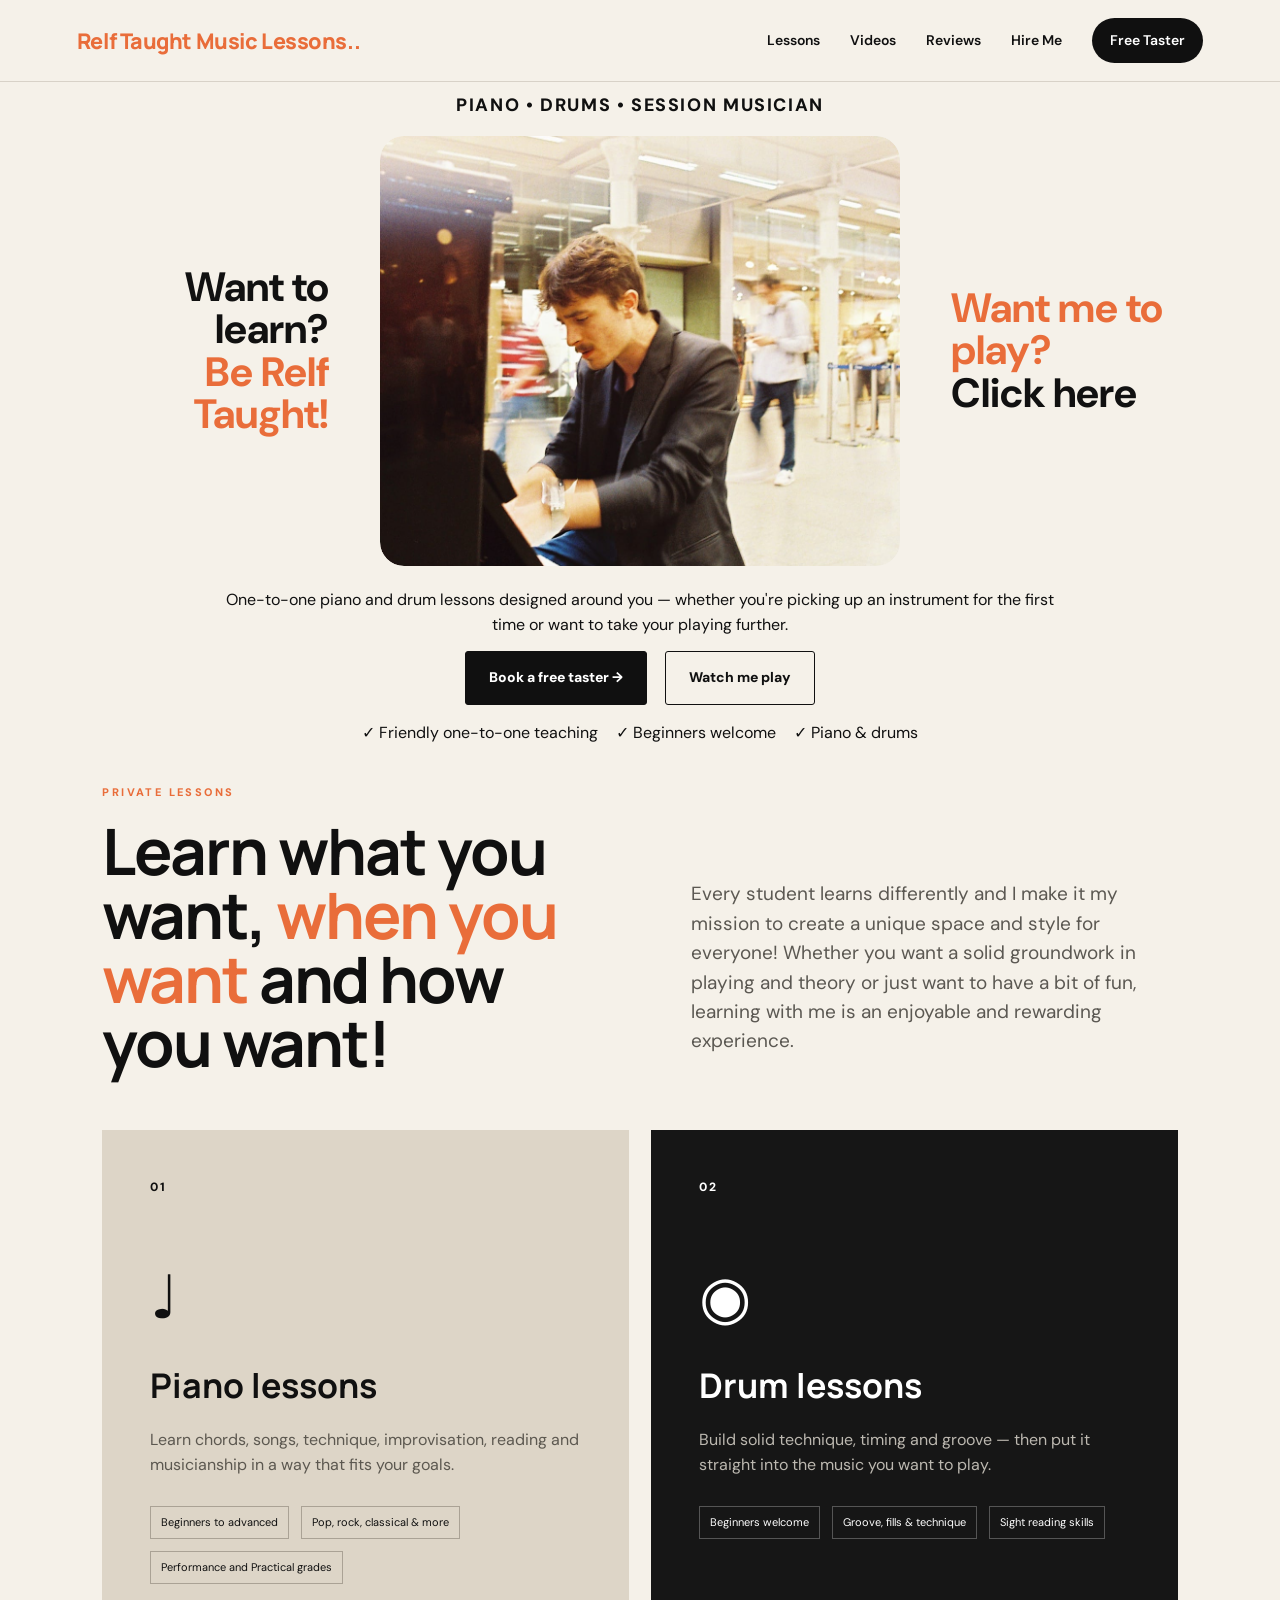
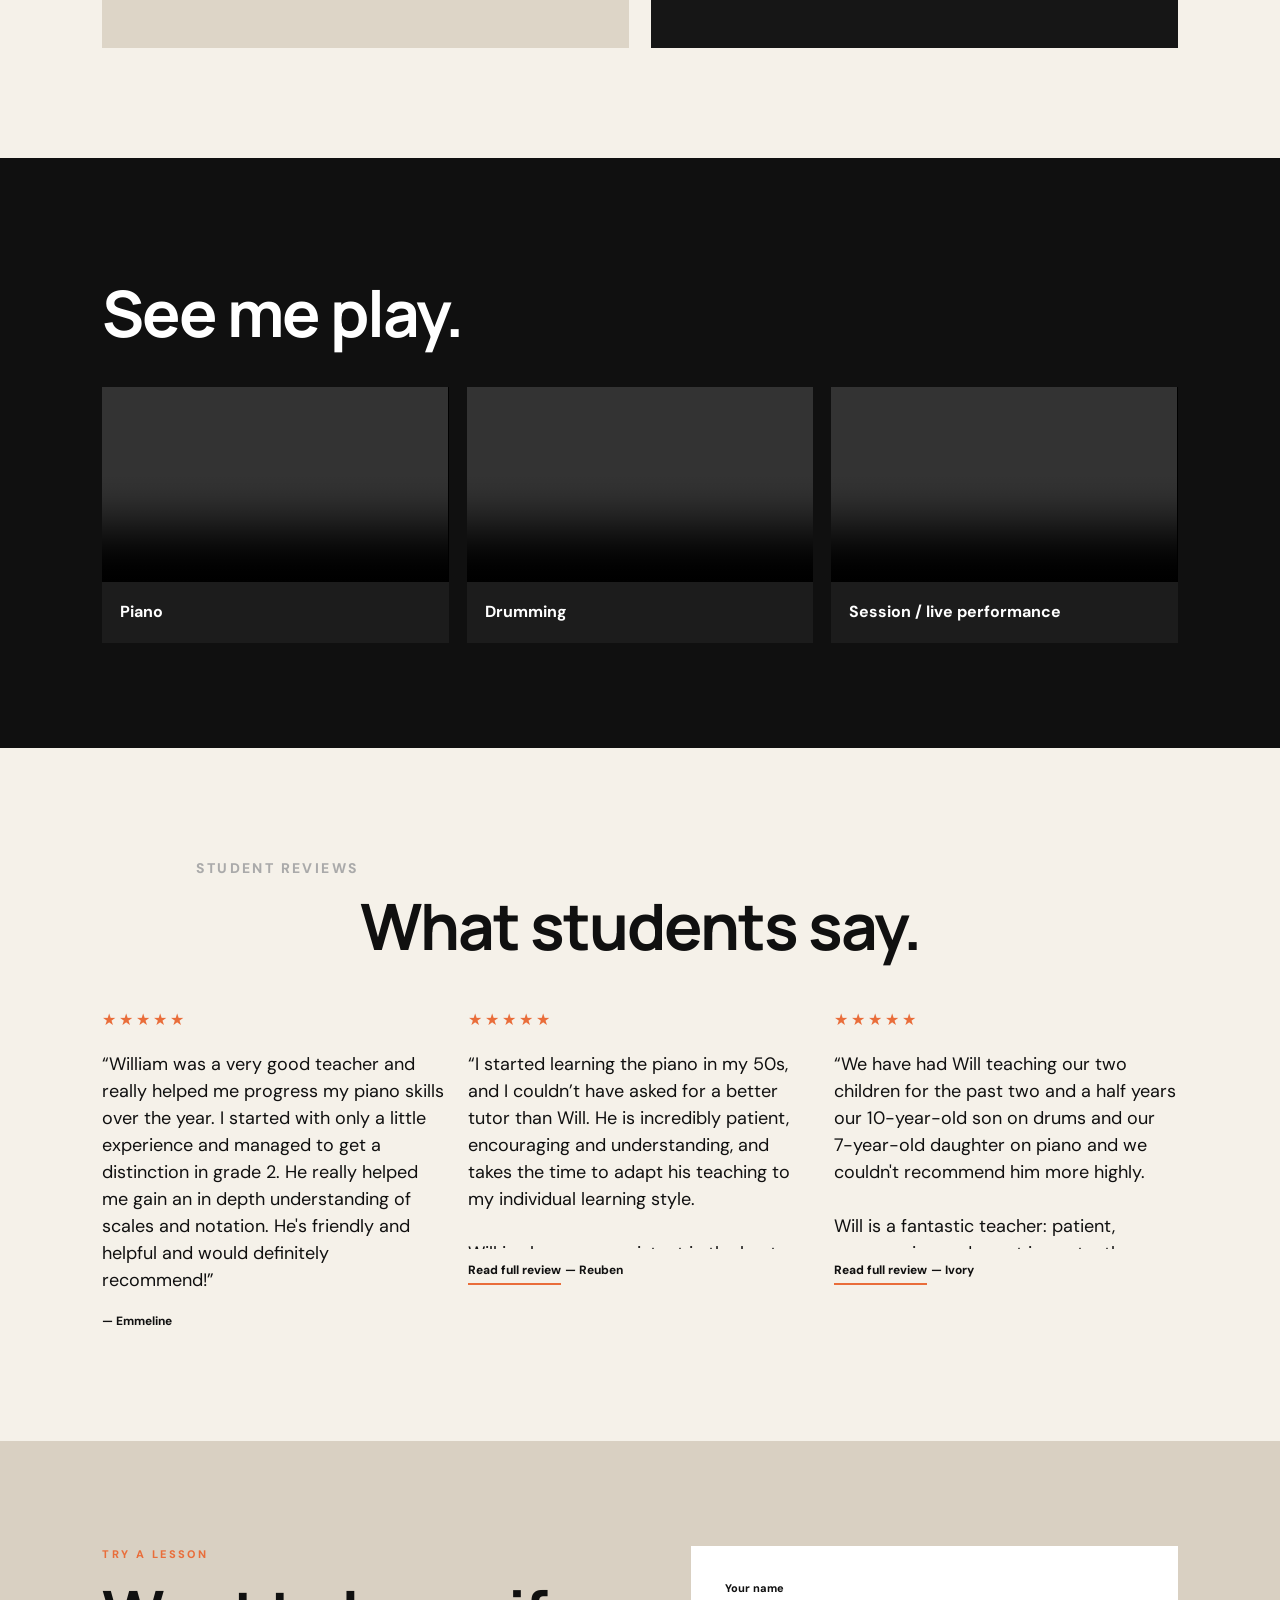
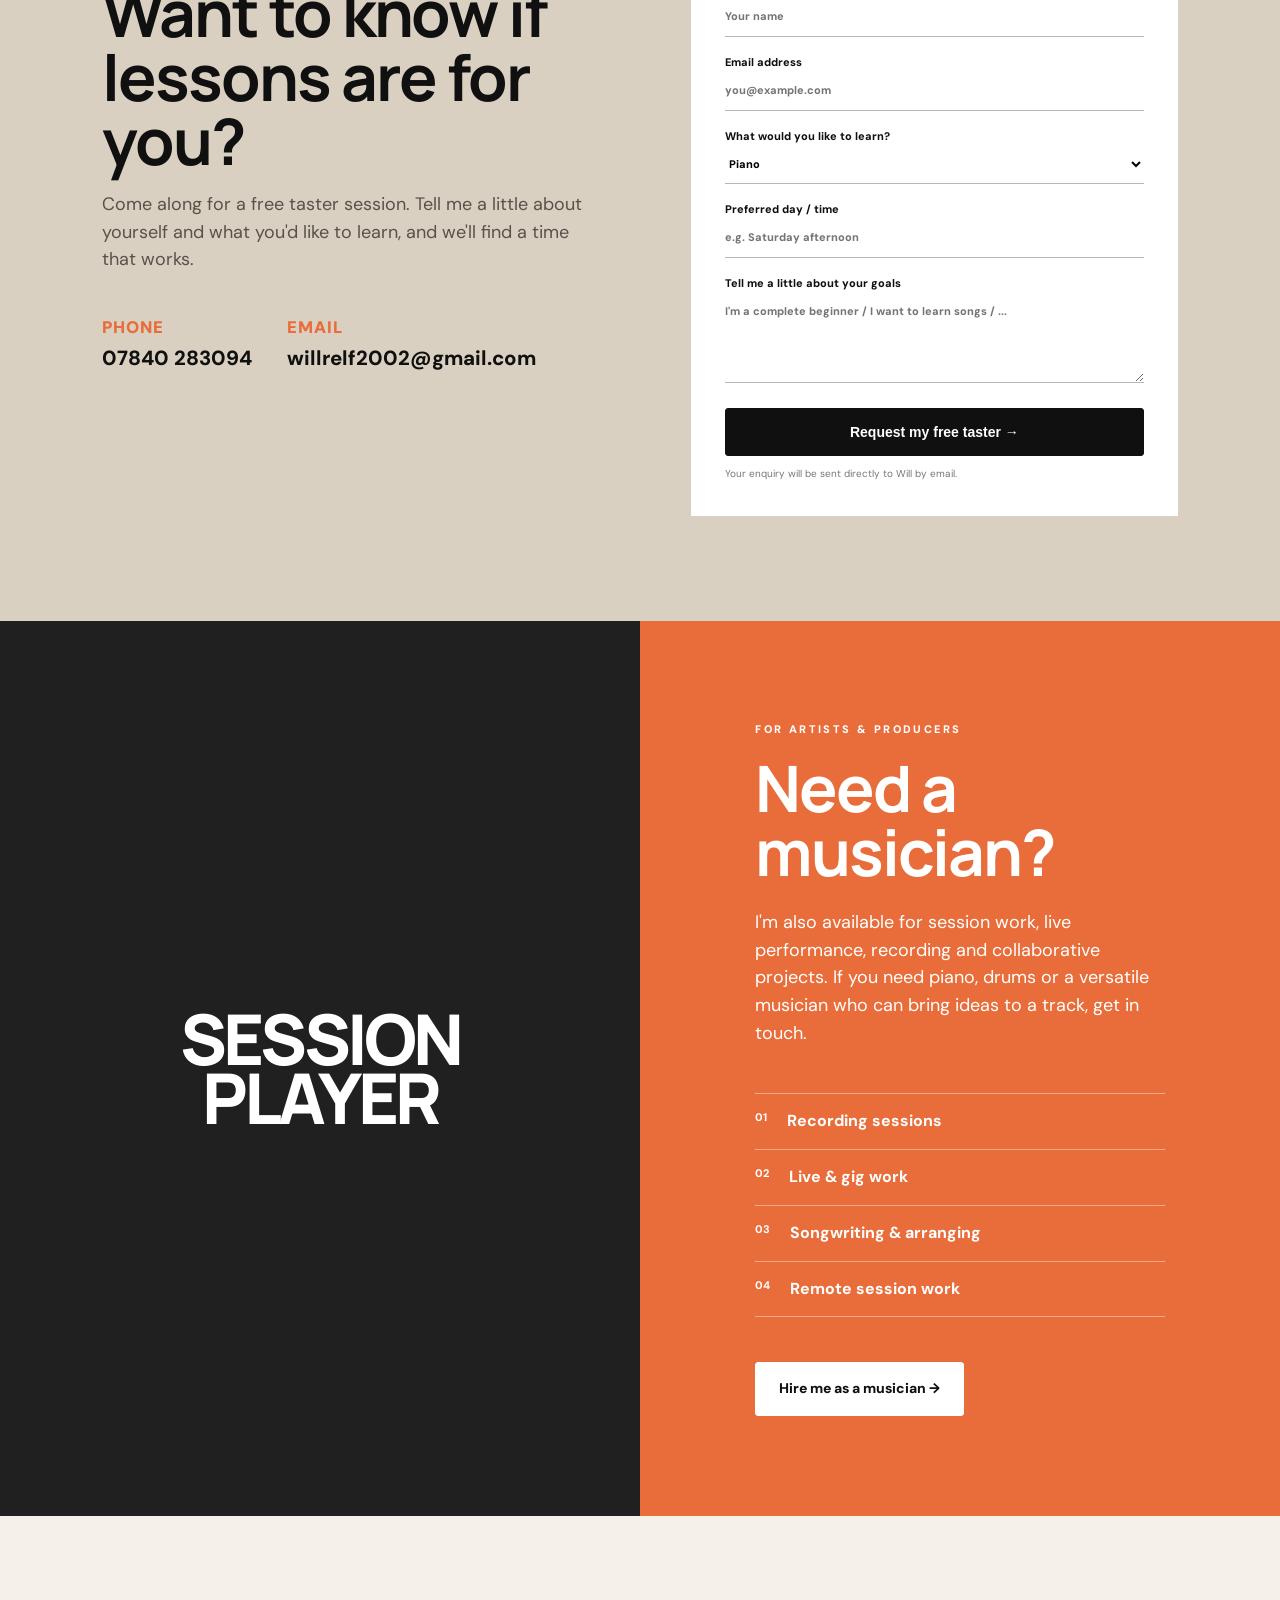
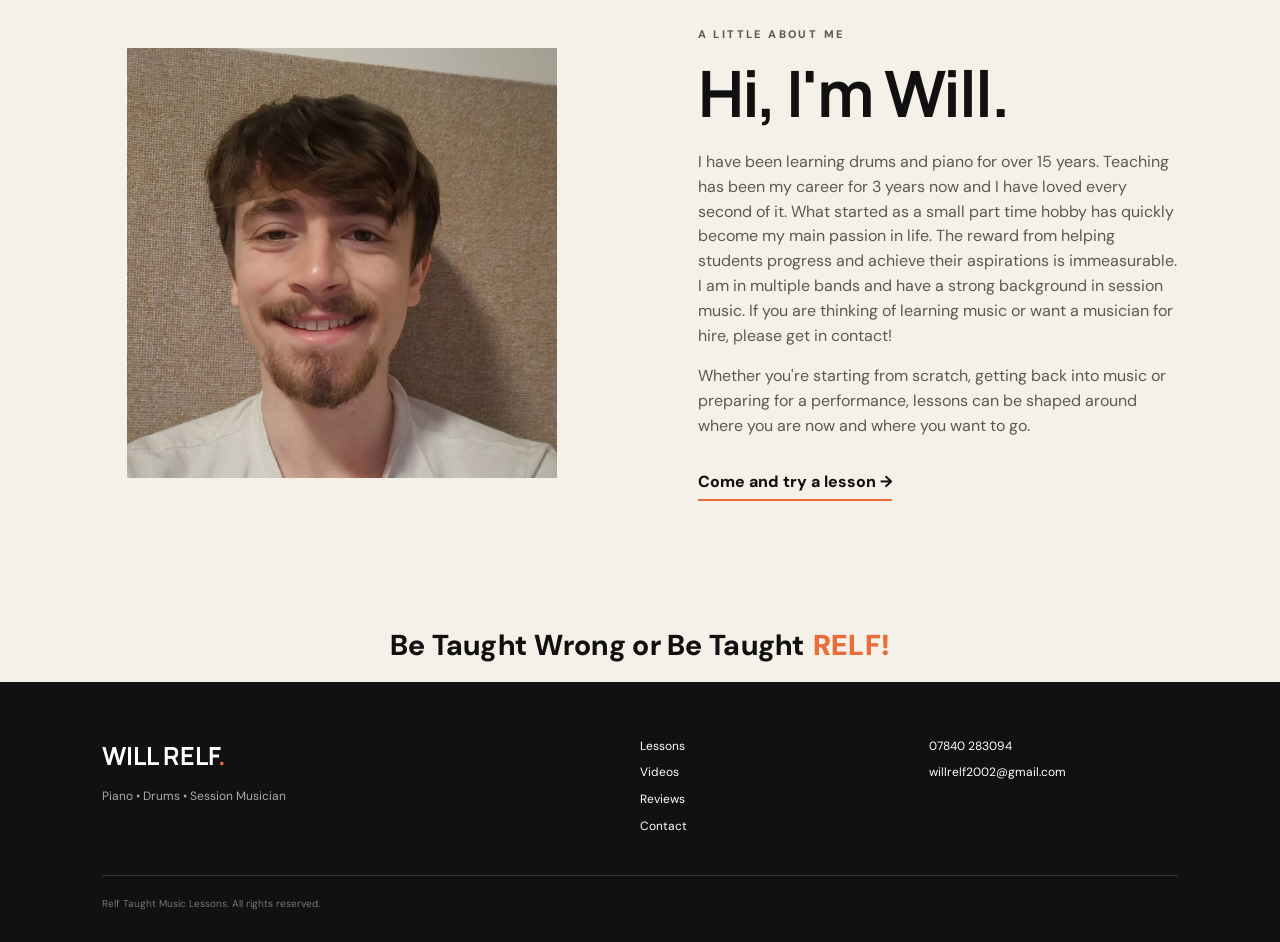
==== index.html @ 8f6bae5b "Add files via upload" ====
<!DOCTYPE html>
<html lang="en">
<head>
  <meta charset="UTF-8">
  <meta name="viewport" content="width=device-width, initial-scale=1.0">
  <title>Relf Taught Music Lessons Surrey | Piano & Drum Lessons</title>
  <link rel="preconnect" href="https://fonts.googleapis.com">
  <link rel="preconnect" href="https://fonts.gstatic.com" crossorigin>
  <link href="https://fonts.googleapis.com/css2?family=DM+Sans:wght@400;500;600;700&family=Manrope:wght@500;700;800&display=swap" rel="stylesheet">
  <link rel="stylesheet" href="style.css?v=12">

  <meta name="description" content="Relf Taught Music Lessons offers personalised piano and drum lessons in Surrey with Will Relf. Book a free taster session or hire Will as a musician.">
  <meta name="robots" content="index, follow">
  <link rel="canonical" href="https://music-lessons-relf-taught.co.uk/">
  <meta property="og:type" content="website">
  <meta property="og:title" content="Relf Taught Music Lessons | Piano & Drum Lessons">
  <meta property="og:description" content="Relf Taught Music Lessons offers personalised piano and drum lessons with Will Relf. Book a free taster session or hire Will as a musician.">
  <meta property="og:url" content="https://music-lessons-relf-taught.co.uk/">
  <meta property="og:image" content="https://music-lessons-relf-taught.co.uk/will-relf-piano.png">
  <meta name="twitter:card" content="summary_large_image">
  <meta name="twitter:title" content="Relf Taught Music Lessons | Piano & Drum Lessons">
  <meta name="twitter:description" content="Relf Taught Music Lessons offers personalised piano and drum lessons with Will Relf. Book a free taster session or hire Will as a musician.">
  <meta name="twitter:image" content="https://music-lessons-relf-taught.co.uk/will-relf-piano.png">


  <script type="application/ld+json">
{
  "@context": "https://schema.org",
  "@graph": [
    {
      "@type": "Organization",
      "@id": "https://music-lessons-relf-taught.co.uk/#organization",
      "name": "Relf Taught Music Lessons",
      "url": "https://music-lessons-relf-taught.co.uk/",
      "email": "willrelf2002@gmail.com",
      "telephone": "+447840283094",
      "description": "Personalised piano and drum lessons with Will Relf, plus musician-for-hire and session musician services.",
      "founder": {
        "@type": "Person",
        "name": "Will Relf"
      }
    },
    {
      "@type": "WebSite",
      "@id": "https://music-lessons-relf-taught.co.uk/#website",
      "url": "https://music-lessons-relf-taught.co.uk/",
      "name": "Relf Taught Music Lessons",
      "publisher": {
        "@id": "https://music-lessons-relf-taught.co.uk/#organization"
      }
    },
    {
      "@type": "Service",
      "@id": "https://music-lessons-relf-taught.co.uk/#music-lessons",
      "name": "Piano and Drum Lessons",
      "provider": {
        "@id": "https://music-lessons-relf-taught.co.uk/#organization"
      },
      "serviceType": [
        "Piano lessons",
        "Drum lessons",
        "Music tuition"
      ],
      "url": "https://music-lessons-relf-taught.co.uk/"
    }
  ]
}
  </script>
</head>
<body>
<header class="nav">
  <a class="logo" href="#home">Relf Taught Music Lessons.<span>.</span></a>
  <nav>
    <a href="#lessons">Lessons</a>
    <a href="#videos">Videos</a>
    <a href="#reviews">Reviews</a>
    <a href="#musician">Hire Me</a>
    <a class="nav-cta" href="#booking">Free Taster</a>
  </nav>
  <button class="menu" aria-label="Open menu">☰</button>
</header>

<main>
<section class="desktop-hero" id="desktop-home">
  <p class="desktop-hero-eyebrow">PIANO • DRUMS • SESSION MUSICIAN</p>
  <div class="desktop-hero-main">
    <h1 class="desktop-side desktop-learn">
      <span>Want to learn?</span>
      <a href="#booking">Be Relf Taught!</a>
    </h1>
    <div class="desktop-hero-photo">
      <img src="will-relf-piano.png" alt="Will Relf playing piano">
    </div>
    <h1 class="desktop-side desktop-play">
      <span>Want me to play?</span>
      <a href="#musician">Click here</a>
    </h1>
  </div>
  <p class="desktop-hero-text">One-to-one piano and drum lessons designed around you — whether you're picking up an instrument for the first time or want to take your playing further.</p>
  <div class="desktop-hero-buttons">
    <a class="button primary" href="#booking">Book a free taster →</a>
    <a class="button secondary" href="#videos">Watch me play</a>
  </div>
  <div class="desktop-quick-points">
    <span>✓ Friendly one-to-one teaching</span>
    <span>✓ Beginners welcome</span>
    <span>✓ Piano &amp; drums</span>
  </div>
</section>
<section class="hero" id="home">
  <div class="hero-copy">
    <p class="eyebrow">PIANO • DRUMS • SESSION MUSICIAN</p>
    <div class="hero-choice-row">
  <h1 class="hero-choice learn-choice">
    <span>Want to learn?</span>
    <a href="#booking">Be Relf Taught!</a>
  </h1>
  <h1 class="hero-choice play-choice">
    <span>Want me to play?</span>
    <a href="#musician">Click here</a>
  </h1>
</div>
    <p class="hero-text">One-to-one piano and drum lessons designed around you — whether you're picking up an instrument for the first time or want to take your playing further.</p>
    <div class="hero-buttons">
      <a class="button primary" href="#booking">Book a free taster →</a>
      <a class="button secondary" href="#videos">Watch me play</a>
    </div>
    <div class="quick-points">
      <span>✓ Friendly one-to-one teaching</span>
      <span>✓ Beginners welcome</span>
      <span>✓ Piano & drums</span>
    </div>
  </div>
  <div class="hero-visual hero-visual-photo"><img src="will-relf-piano.png" alt="Will Relf playing piano"></div>
      <p></p>
      <small></small>
    </div>
  </div>
</section>

<section class="intro" id="lessons">
  <div>
    <p class="eyebrow">PRIVATE LESSONS</p>
    <h2>Learn what you want, <em class="accent-text">when you want</em> and how you want!</h2>
  </div>
  <p class="intro-text">Every student learns differently and I make it my mission to create a unique space and style for everyone! Whether you want a solid groundwork in playing and theory or just want to have a bit of fun, learning with me is an enjoyable and rewarding experience.</p>
</section>

<section class="lesson-grid">
  <article class="lesson-card piano">
    <div class="card-number">01</div>
    <div class="big-icon">♩</div>
    <h3>Piano lessons</h3>
    <p>Learn chords, songs, technique, improvisation, reading and musicianship in a way that fits your goals.</p>
    <ul><li>Beginners to advanced</li><li>Pop, rock, classical & more</li><li>Performance and Practical grades</li></ul>
  </article>
  <article class="lesson-card drums">
    <div class="card-number">02</div>
    <div class="big-icon">◉</div>
    <h3>Drum lessons</h3>
    <p>Build solid technique, timing and groove — then put it straight into the music you want to play.</p>
    <ul><li>Beginners welcome</li><li>Groove, fills & technique</li><li>Sight reading skills</li></ul>
  </article>
</section>

<section class="video-section" id="videos">
  <div class="section-head">
    <div><p class="eyebrow"></p><h2>See me play.</h2></div>
    <p></p>
  </div>
  <div class="video-grid">
    <div class="video-card playable-card">
  <video class="performance-video" controls playsinline preload="metadata">
    <source src="performance-1.mp4" type="video/mp4">
    Your browser does not support HTML5 video.
  </video>
  <div class="video-info"><strong>Piano</strong></div>
</div>
    <div class="video-card playable-card">
  <video class="performance-video" controls playsinline preload="metadata">
    <source src="performance-2.mp4" type="video/mp4">
    Your browser does not support HTML5 video.
  </video>
  <div class="video-info"><strong>Drumming</strong></div>
</div>
    <div class="video-card playable-card">
  <video class="performance-video" controls playsinline preload="metadata">
    <source src="performance-3.mp4" type="video/mp4">
    Your browser does not support HTML5 video.
  </video>
  <div class="video-info"><strong>Session / live performance</strong></div>
</div>
  </div>
</section>

<section class="reviews" id="reviews">
  <div class="section-head centered">
    <p class="eyebrow">STUDENT REVIEWS</p>
    <h2>What students say.</h2>
  </div>
  <div class="review-grid">
<article class="review-card mobile-safe-review review-always-open">
  <div class="stars">★★★★★</div>
  <div class="review-copy"><p>“William was a very good teacher and really helped me progress my piano skills over the year. I started with only a little experience and managed to get a distinction in grade 2. He really helped me gain an in depth understanding of scales and notation. He&#x27;s friendly and helpful and would definitely recommend!”</p></div>
  <cite>— Emmeline</cite>
</article>
<article class="review-card mobile-safe-review">
  <div class="stars">★★★★★</div>
  <input class="review-check" type="checkbox" id="review-1">
  <div class="review-copy"><p>“I started learning the piano in my 50s, and I couldn’t have asked for a better tutor than Will. He is incredibly patient, encouraging and understanding, and takes the time to adapt his teaching to my individual learning style.<br><br>Will is also very persistent in the best possible way! He keeps me motivated, even when I find something challenging, and always encourages me to keep going. Thanks to his support and guidance, I almost achieved a Distinction in my Grade 1 exam — something I’m incredibly proud of. I’m now working towards my Grade 2, which I never imagined I would be doing when I first started learning.<br><br>What I particularly appreciate is that Will doesn’t just teach me how to read and play sheet music. He is helping me become a more well-rounded musician, developing my understanding of rhythm, musicality and how to really enjoy making music.<br><br>Recently, Will has also started teaching me drums alongside piano, which I absolutely love! It has added a whole new dimension to my learning and has made my lessons even more enjoyable.<br><br>I’m so pleased I decided to learn music later in life, and I’m very grateful to have Will as my tutor. He is a fantastic teacher, and I always look forward to my lessons and continuing my musical journey with him.”</p></div>
  <label class="review-more" for="review-1">
    <span class="more-label">Read full review</span>
    <span class="less-label">Show less</span>
  </label>
  <cite>— Reuben</cite>
</article>
<article class="review-card mobile-safe-review">
  <div class="stars">★★★★★</div>
  <input class="review-check" type="checkbox" id="review-3">
  <div class="review-copy"><p>“We have had Will teaching our two children for the past two and a half years our 10-year-old son on drums and our 7-year-old daughter on piano and we couldn&#x27;t recommend him more highly.<br><br>Will is a fantastic teacher: patient, encouraging and, most importantly, very good at making lessons enjoyable for children. He has a great ability to adapt his teaching to different ages, personalities and levels, while still helping them develop real musical skills and confidence.<br><br>He is also reliable, professional and enthusiastic, and has built a very good rapport with both children over the years. Despite being a university student, he has always shown a high level of commitment and maturity in his teaching.<br><br>We have been very lucky to have Will as our children&#x27;s music teacher and would highly recommend him to any family or school!”</p></div>
  <label class="review-more" for="review-3">
    <span class="more-label">Read full review</span>
    <span class="less-label">Show less</span>
  </label>
  <cite>— Ivory</cite>
</article>
  </div>
</section>

<section class="booking" id="booking" class="mobile-booking-fix">
  <div class="booking-copy">
    <p class="eyebrow">TRY A LESSON</p>
    <h2>Want to know if lessons are for you?</h2>
    <p>Come along for a free taster session. Tell me a little about yourself and what you'd like to learn, and we'll find a time that works.</p>
    <div class="contact-mini">
      <div><span>PHONE</span><strong>07840 283094</strong></div>
      <div><span>EMAIL</span><strong>willrelf2002@gmail.com</strong></div>
    </div>
  </div>
  <form class="booking-form" action="https://formsubmit.co/willrelf2002@gmail.com" method="POST">
    <input type="hidden" name="_subject" value="New Free Taster Booking Request">
    <input type="hidden" name="_captcha" value="false">
    <input type="hidden" name="_template" value="table">
    <input type="hidden" name="_next" value="https://music-lessons-relf-taught.co.uk/thank-you.html">
        <input type="hidden" name="_next" value="https://music-lessons-relf-taught.co.uk/">

    <label>Your name<input required name="name" type="text" placeholder="Your name"></label>
    <label>Email address<input required name="_replyto" type="email" placeholder="you@example.com"></label>
    <label>What would you like to learn?
      <select name="instrument"><option>Piano</option><option>Drums</option><option>Not sure yet</option></select>
    </label>
    <label>Preferred day / time<input name="preferred_time" type="text" placeholder="e.g. Saturday afternoon"></label>
    <label>Tell me a little about your goals<textarea name="goals" rows="4" placeholder="I'm a complete beginner / I want to learn songs / ..."></textarea></label>
    <button class="button primary full" type="submit">Request my free taster →</button>
    <small>Your enquiry will be sent directly to Will by email.</small>
  </form>
</section>

<section class="musician" id="musician">
  <div class="musician-art"><span>SESSION<br>PLAYER</span></div>
  <div class="musician-copy">
    <p class="eyebrow">FOR ARTISTS & PRODUCERS</p>
    <h2>Need a musician?</h2>
    <p>I'm also available for session work, live performance, recording and collaborative projects. If you need piano, drums or a versatile musician who can bring ideas to a track, get in touch.</p>
    <div class="service-list">
      <div><strong>01</strong><span>Recording sessions</span></div>
      <div><strong>02</strong><span>Live & gig work</span></div>
      <div><strong>03</strong><span>Songwriting & arranging</span></div>
      <div><strong>04</strong><span>Remote session work</span></div>
    </div>
    <a class="button light" href="mailto:willrelf2002@gmail.com?subject=Session%20musician%20enquiry">Hire me as a musician →</a>
  </div>
</section>

<section class="about">
  <div class="about-photo-frame"><img class="about-photo-real" src="will-relf-about.jpg" alt="Will Relf"></div>
  <div>
    <p class="eyebrow">A LITTLE ABOUT ME</p>
    <h2>Hi, I'm Will.</h2>
    <p>I have been learning drums and piano for over 15 years. Teaching has been my career for 3 years now and I have loved every second of it. What started as a small part time hobby has quickly become my main passion in life. The reward from helping students progress and achieve their aspirations is immeasurable. I am in multiple bands and have a strong background in session music. If you are thinking of learning music or want a musician for hire, please get in contact!</p>
    <p>Whether you're starting from scratch, getting back into music or preparing for a performance, lessons can be shaped around where you are now and where you want to go.</p>
    <a class="text-link" href="#booking">Come and try a lesson →</a>
  </div>
</section>
</main>


<div class="final-slogan" aria-label="Relf Taught slogan">
  Be Taught Wrong or Be Taught <strong>RELF!</strong>
</div>
<footer>
  <div class="footer-brand"><strong>WILL RELF<span>.</span></strong><p>Piano • Drums • Session Musician</p></div>
  <div class="footer-links"><a href="#lessons">Lessons</a><a href="#videos">Videos</a><a href="#reviews">Reviews</a><a href="#booking">Contact</a></div>
  <div class="footer-contact"><a href="tel:+447840283094">07840 283094</a><a href="mailto:willrelf2002@gmail.com">willrelf2002@gmail.com</a></div>
  <div class="copyright">Relf Taught Music Lessons. All rights reserved.</div>
</footer>
<script src="script.js?v=12"></script>
</body>
</html>
---- style.css ----
:root{--ink:#101010;--muted:#6d6b67;--paper:#f5f1e9;--cream:#fbfaf7;--accent:#e96d3a;--line:#d8d2c8}
*{box-sizing:border-box}html{scroll-behavior:smooth}body{margin:0;background:var(--paper);color:var(--ink);font-family:"DM Sans",sans-serif;line-height:1.55}a{color:inherit;text-decoration:none}.nav{height:82px;display:flex;align-items:center;justify-content:space-between;padding:0 6vw;border-bottom:1px solid var(--line);background:rgba(245,241,233,.94);position:sticky;top:0;z-index:10;backdrop-filter:blur(10px)}.logo{font-family:Manrope;font-weight:800;font-size:28px}.logo span,.footer-brand span{color:var(--accent)}nav{display:flex;gap:30px;align-items:center;font-size:14px;font-weight:600}nav a:hover{color:var(--accent)}.nav-cta{background:var(--ink);color:#fff;padding:12px 18px;border-radius:30px}.menu{display:none;background:none;border:0;font-size:25px}
.hero{min-height:720px;display:grid;grid-template-columns:1.05fr .95fr;align-items:center;padding:75px 8vw 85px;gap:7vw}.eyebrow{font-size:11px;letter-spacing:2.4px;font-weight:800;color:var(--accent);margin:0 0 18px}.hero h1{font-family:Manrope;font-size:clamp(55px,7vw,96px);line-height:.96;letter-spacing:-4px;margin:0 0 30px}.hero h1 em{font-style:normal;color:var(--accent)}.hero-text{font-size:19px;max-width:610px;color:#53514d}.hero-buttons{display:flex;gap:12px;margin:34px 0}.button{display:inline-flex;justify-content:center;align-items:center;padding:15px 23px;border-radius:3px;font-weight:800;border:1px solid var(--ink);font-size:14px}.primary{background:var(--ink);color:#fff}.secondary{background:transparent}.light{background:#fff;color:var(--ink);border-color:#fff}.button:hover{transform:translateY(-2px)}.quick-points{display:flex;gap:18px;flex-wrap:wrap;font-size:12px;font-weight:600;color:#57544e}.hero-visual{position:relative}.portrait-placeholder{height:540px;background:#d7d0c3;display:flex;flex-direction:column;justify-content:center;align-items:center;text-align:center;border-radius:2px}.piano-icon{font-size:100px}.portrait-placeholder p{font-weight:800;letter-spacing:3px;margin:10px 0 0}.portrait-placeholder small{color:#706c64}.floating-card{position:absolute;right:-25px;bottom:35px;background:var(--accent);color:#fff;padding:20px 24px;display:flex;flex-direction:column;box-shadow:0 12px 35px #0002}.floating-card strong{font-size:25px;font-family:Manrope}.floating-card span{font-size:12px;font-weight:700}
.intro{padding:100px 8vw 55px;display:grid;grid-template-columns:1fr 1fr;gap:8vw}.intro h2,.section-head h2,.booking h2,.musician h2,.about h2{font-family:Manrope;font-size:clamp(40px,5vw,64px);line-height:1;letter-spacing:-2px;margin:0}.intro-text{font-size:19px;align-self:end;color:#5b5852;max-width:560px}
.lesson-grid{display:grid;grid-template-columns:1fr 1fr;padding:0 8vw 110px;gap:22px}.lesson-card{padding:48px;min-height:430px;position:relative;overflow:hidden}.lesson-card.piano{background:#ddd5c7}.lesson-card.drums{background:#161616;color:#fff}.card-number{font-size:12px;font-weight:800;letter-spacing:2px}.big-icon{font-size:60px;margin:55px 0 15px}.lesson-card h3{font-family:Manrope;font-size:34px;margin:0 0 12px}.lesson-card p{max-width:480px;color:#5c5850}.drums p{color:#bcb8b0}.lesson-card ul{display:flex;gap:12px;flex-wrap:wrap;list-style:none;padding:0;margin-top:28px}.lesson-card li{border:1px solid #aaa295;padding:7px 10px;font-size:11px}.drums li{border-color:#555}
.video-section{background:#101010;color:#fff;padding:105px 8vw}.section-head{display:flex;justify-content:space-between;align-items:end;gap:30px;margin-bottom:42px}.section-head>p{max-width:350px;color:#aaa;font-size:14px}.video-grid{display:grid;grid-template-columns:repeat(3,1fr);gap:18px}.video-card{background:#1c1c1c}.video-thumb{height:250px;background:linear-gradient(135deg,#37322c,#9a6c51);display:flex;align-items:center;justify-content:center}.video-thumb.alt{background:linear-gradient(135deg,#222,#65594d)}.video-thumb.third{background:linear-gradient(135deg,#4b4039,#b88b6b)}.video-thumb span{width:58px;height:58px;border-radius:50%;display:grid;place-items:center;background:#fff;color:#111;padding-left:3px;font-size:18px}.video-info{padding:18px}.video-info strong,.video-info small{display:block}.video-info small{font-size:9px;letter-spacing:1.5px;color:#aaa;margin-top:5px}
.reviews{padding:110px 8vw}.centered{display:block;text-align:center}.centered .eyebrow{margin-bottom:15px}.review-grid{display:grid;grid-template-columns:repeat(3,1fr);gap:22px;margin-top:50px}.review-grid blockquote{margin:0;background:#fff;padding:34px;min-height:250px;display:flex;flex-direction:column}.stars{color:var(--accent);letter-spacing:3px}.review-grid p{font-size:18px;line-height:1.5}.review-grid cite{font-size:12px;font-style:normal;font-weight:700;margin-top:auto}
.booking{background:#d9d0c2;padding:105px 8vw;display:grid;grid-template-columns:1fr 1fr;gap:8vw}.booking-copy>p:not(.eyebrow){font-size:18px;max-width:540px;color:#57524a}.contact-mini{display:flex;gap:35px;margin-top:40px}.contact-mini div{display:flex;flex-direction:column}.contact-mini span{font-size:9px;letter-spacing:2px;font-weight:800;color:#777067}.contact-mini strong{font-size:14px;margin-top:5px}.booking-form{background:#fff;padding:34px}.booking-form label{display:block;font-size:11px;font-weight:800;margin-bottom:17px}.booking-form input,.booking-form select,.booking-form textarea{display:block;width:100%;border:0;border-bottom:1px solid #bbb6ae;padding:11px 0;background:transparent;font:inherit;outline:0}.booking-form textarea{resize:vertical}.booking-form input:focus,.booking-form select:focus,.booking-form textarea:focus{border-color:var(--accent)}.full{width:100%;margin-top:8px}.booking-form small{display:block;color:#777;font-size:10px;margin-top:10px}
.musician{background:var(--accent);color:#fff;display:grid;grid-template-columns:1fr 1fr}.musician-art{min-height:650px;display:flex;align-items:center;justify-content:center;background:#202020;font-family:Manrope;font-weight:800;font-size:70px;line-height:.85;text-align:center;letter-spacing:-4px}.musician-copy{padding:100px 9vw}.musician-copy .eyebrow{color:#fff}.musician-copy h2{margin-bottom:25px}.musician-copy>p:not(.eyebrow){font-size:18px;max-width:530px}.service-list{border-top:1px solid #ffffff66;margin:45px 0}.service-list div{display:flex;gap:20px;padding:15px 0;border-bottom:1px solid #ffffff66}.service-list strong{font-size:11px}.service-list span{font-weight:700}
.about{display:grid;grid-template-columns:1fr 1fr;gap:9vw;padding:110px 8vw;align-items:center}.about-photo{height:500px;background:#c7c0b4;display:grid;place-items:center;font-weight:800;letter-spacing:2px}.about h2{margin-bottom:25px}.about p{color:#5d5952;max-width:570px}.text-link{font-weight:800;display:inline-block;margin-top:15px;border-bottom:2px solid var(--accent);padding-bottom:4px}
footer{background:#111;color:#fff;padding:55px 8vw 30px;display:grid;grid-template-columns:2fr 1fr 1fr;gap:40px}.footer-brand strong{font-family:Manrope;font-size:25px}.footer-brand p{color:#aaa;font-size:12px}.footer-links,.footer-contact{display:flex;flex-direction:column;gap:8px;font-size:12px}.footer-links a:hover,.footer-contact a:hover{color:var(--accent)}.copyright{grid-column:1/-1;border-top:1px solid #333;padding-top:20px;color:#777;font-size:10px}
@media(max-width:800px){nav{display:none}.menu{display:block}.hero,.intro,.booking,.about{grid-template-columns:1fr}.hero{padding-top:50px}.hero-visual{order:-1}.portrait-placeholder{height:390px}.floating-card{right:10px}.lesson-grid,.video-grid,.review-grid{grid-template-columns:1fr}.lesson-grid{padding-bottom:70px}.video-section,.reviews,.booking,.about{padding-top:75px;padding-bottom:75px}.section-head{display:block}.section-head>p{margin-top:18px}.musician{grid-template-columns:1fr}.musician-art{min-height:380px;font-size:55px}.musician-copy{padding:75px 8vw}.contact-mini{flex-direction:column;gap:18px}.hero h1{letter-spacing:-2px}.hero-buttons{flex-direction:column}.button{width:100%}footer{grid-template-columns:1fr 1fr}.copyright{grid-column:1/-1}}

.review-full{display:none;white-space:pre-line}
.review-card.expanded .review-short{display:none}
.review-card.expanded .review-full{display:block}
.review-toggle{margin:8px 0 16px;border:0;border-bottom:2px solid var(--accent);background:transparent;padding:0 0 3px;font:inherit;font-size:12px;font-weight:800;cursor:pointer;color:inherit}
.review-card{height:auto}

/* Reviews: native expandable details, no JavaScript required */
.review-details summary {
  cursor: pointer;
  font-weight: 800;
  margin: 12px 0 16px;
  list-style: none;
  text-decoration: underline;
  text-decoration-color: var(--accent);
  text-decoration-thickness: 2px;
  text-underline-offset: 4px;
}
.review-details summary::-webkit-details-marker { display: none; }
.review-details summary::after { content: " +"; }
.review-details[open] summary::after { content: " −"; }
.review-details p { white-space: normal; line-height: 1.7; margin-top: 12px; }
.review-card { height: auto !important; }



/* FINAL responsive fixes */
.hero-visual.hero-visual-photo {
  padding: 0 !important;
  overflow: hidden;
  width: 100%;
  min-width: 0;
  height: auto;
  aspect-ratio: 4 / 5;
}
.hero-visual.hero-visual-photo img {
  display: block;
  width: 100%;
  height: 100%;
  min-height: 0 !important;
  max-width: 100%;
  object-fit: cover;
  object-position: center 55%;
}

/* CSS-only reviews: reliable on mobile browsers */
.mobile-safe-review { height: auto !important; overflow: visible !important; }
.review-check { position:absolute; opacity:0; pointer-events:none; }
.review-copy {
  max-height: 8.5em;
  overflow: hidden;
  position: relative;
}
.review-check:checked + .review-copy {
  max-height: none;
  overflow: visible;
}
.review-more {
  display: inline-block;
  cursor: pointer;
  margin: 12px 0 16px;
  font-weight: 800;
  font-size: 12px;
  border-bottom: 2px solid var(--accent);
  padding-bottom: 3px;
}
.less-label { display:none; }
.review-check:checked ~ .review-more .more-label { display:none; }
.review-check:checked ~ .review-more .less-label { display:inline; }

/* Phone layout: force normal document flow so cards cannot overlap headings. */
@media (max-width: 700px) {
  .hero, .hero-grid, .booking, .booking-grid, .booking-card, .section-head {
    position: relative !important;
    transform: none !important;
  }
  .hero-grid, .booking-grid {
    display: grid !important;
    grid-template-columns: 1fr !important;
    gap: 24px !important;
  }
  .hero-visual.hero-visual-photo {
    width: 100% !important;
    max-width: 100% !important;
    aspect-ratio: 4 / 5;
    margin: 0 !important;
  }
  .booking-card {
    width: auto !important;
    max-width: 100% !important;
    margin: 24px 0 0 !important;
    inset: auto !important;
    top: auto !important;
    right: auto !important;
    bottom: auto !important;
    left: auto !important;
    z-index: 1 !important;
  }
  .booking .section-head,
  #booking .section-head {
    margin-bottom: 20px !important;
    padding-bottom: 0 !important;
    z-index: 2 !important;
  }
  .review-grid {
    grid-template-columns: 1fr !important;
  }
}

/* Final phone polish */
.review-copy {
  max-height: 13.5em; /* show a useful chunk before "Read full review" */
}
.review-always-open .review-copy {
  max-height: none !important;
  overflow: visible !important;
}
.review-always-open cite {
  display: block;
  margin-top: 16px;
}

@media (max-width: 700px) {
  /* Keep the orange taster card clearly below its title. */
  #booking,
  .mobile-booking-fix {
    display: block !important;
    overflow: visible !important;
  }
  #booking .section-head,
  .mobile-booking-fix .section-head {
    position: relative !important;
    display: block !important;
    margin: 0 0 36px 0 !important;
    padding: 0 !important;
    min-height: auto !important;
  }
  #booking .booking-card,
  .mobile-booking-fix .booking-card {
    position: relative !important;
    display: block !important;
    clear: both !important;
    float: none !important;
    transform: none !important;
    inset: auto !important;
    margin: 0 !important;
    top: auto !important;
  }
  .review-copy {
    max-height: 15em;
  }
  .review-always-open .review-copy {
    max-height: none !important;
  }
}



/* About image: preserve the original placeholder-sized footprint */
.about-photo-frame {
  width: 100%;
  max-width: 430px;
  height: 430px;
  overflow: hidden;
  justify-self: center;
  align-self: center;
}
.about-photo-frame .about-photo-real {
  display: block;
  width: 100%;
  height: 100%;
  min-height: 0 !important;
  max-height: none !important;
  object-fit: cover;
  object-position: center 28%;
}
@media (max-width: 700px) {
  .about-photo-frame {
    width: min(100%, 340px);
    height: 340px;
    margin: 0 auto;
  }
}

.playable-card{overflow:hidden}
.performance-video{
 display:block;width:100%;height:auto;aspect-ratio:16/9;
 object-fit:contain;background:#000;max-width:100%;
}
@media(max-width:700px){
 .performance-video{width:100%;height:auto;aspect-ratio:16/9}
 .playable-card{width:100%;max-width:100%}
}

/* Mobile video overflow fix */
html, body {
  max-width: 100%;
  overflow-x: hidden;
}

.video-grid,
.video-card,
.playable-card {
  min-width: 0;
  max-width: 100%;
  box-sizing: border-box;
}

.performance-video {
  display: block;
  width: 100%;
  max-width: 100%;
  min-width: 0;
  height: auto;
  box-sizing: border-box;
}

@media (max-width: 700px) {
  .video-grid {
    display: grid !important;
    grid-template-columns: minmax(0, 1fr) !important;
    width: 100% !important;
    max-width: 100% !important;
    min-width: 0 !important;
    overflow: hidden !important;
  }

  .video-card,
  .playable-card {
    width: 100% !important;
    max-width: 100% !important;
    min-width: 0 !important;
    overflow: hidden !important;
  }

  .performance-video {
    width: 100% !important;
    max-width: 100% !important;
    min-width: 0 !important;
    height: auto !important;
    aspect-ratio: 16 / 9;
    object-fit: contain;
  }
}

/* Final spacing polish: reduce the gap before Private Lessons */
.hero {
  padding-bottom: clamp(28px, 4vw, 52px) !important;
}
.lessons,
#lessons {
  padding-top: clamp(32px, 5vw, 60px) !important;
}
@media (max-width: 700px) {
  .hero {
    padding-bottom: 24px !important;
  }
  .lessons,
  #lessons {
    padding-top: 28px !important;
  }
}

/* FINAL v4: compact transition from opening section to Private Lessons */
.hero {
  min-height: 0 !important;
  height: auto !important;
  padding-bottom: 8px !important;
  margin-bottom: 0 !important;
}
.hero-grid {
  margin-bottom: 0 !important;
  padding-bottom: 0 !important;
}
.hero + .lessons,
.hero + #lessons,
.lessons,
#lessons {
  margin-top: 0 !important;
  padding-top: 18px !important;
}
@media (max-width: 700px) {
  .hero {
    min-height: 0 !important;
    height: auto !important;
    padding-bottom: 4px !important;
    margin-bottom: 0 !important;
  }
  .hero-grid {
    margin-bottom: 0 !important;
    padding-bottom: 0 !important;
  }
  .lessons,
  #lessons {
    margin-top: 0 !important;
    padding-top: 14px !important;
  }
}

/* FINAL v7: remove excess blank gap before Private Lessons */
.hero {
  min-height: unset !important;
  height: auto !important;
  padding-bottom: 0 !important;
  margin-bottom: 0 !important;
}
.hero-grid {
  min-height: unset !important;
  height: auto !important;
  margin-bottom: 0 !important;
  padding-bottom: 0 !important;
  align-items: center !important;
}
.hero .ticks,
.hero .check-list,
.hero .features,
.hero ul {
  margin-bottom: 0 !important;
  padding-bottom: 0 !important;
}
.hero + section,
.lessons,
#lessons {
  margin-top: 0 !important;
  padding-top: 8px !important;
}
@media (max-width: 700px) {
  .hero,
  .hero-grid {
    min-height: unset !important;
    height: auto !important;
    margin-bottom: 0 !important;
    padding-bottom: 0 !important;
  }
  .hero + section,
  .lessons,
  #lessons {
    margin-top: 0 !important;
    padding-top: 6px !important;
  }
}

/* Top brand prominence */
.brand,
.logo {
  color: var(--accent) !important;
  font-size: 1.35rem !important;
  font-weight: 800 !important;
  letter-spacing: -0.02em;
}
@media (max-width: 700px) {
  .brand,
  .logo {
    font-size: 1.15rem !important;
  }
}

/* Compact final slogan above footer */
.final-slogan {
  width: 100%;
  box-sizing: border-box;
  margin: 0;
  padding: 10px 18px 12px;
  text-align: center;
  white-space: nowrap;
  font-size: clamp(0.82rem, 1.5vw, 1.05rem);
  line-height: 1.15;
  font-weight: 700;
  letter-spacing: 0.01em;
}
.final-slogan strong {
  color: var(--accent);
  font-weight: 900;
}
@media (max-width: 420px) {
  .final-slogan {
    font-size: 0.78rem;
    padding-left: 8px;
    padding-right: 8px;
  }
}

/* Final slogan sizing/alignment refinement */
.final-slogan {
  display: flex !important;
  align-items: center !important;
  justify-content: center !important;
  width: 100% !important;
  max-width: none !important;
  margin: 0 auto !important;
  padding: 18px 16px 20px !important;
  box-sizing: border-box !important;
  text-align: center !important;
  white-space: nowrap !important;
  font-size: clamp(1.25rem, 2.25vw, 1.8rem) !important;
  line-height: 1.15 !important;
  font-weight: 800 !important;
}
.final-slogan strong {
  margin-left: 0.28em;
  color: var(--accent) !important;
  font-weight: 900 !important;
}
@media (max-width: 700px) {
  .final-slogan {
    padding: 16px 6px 18px !important;
    font-size: clamp(1rem, 4.3vw, 1.3rem) !important;
    justify-content: center !important;
    text-align: center !important;
  }
}

/* Final contact and heading polish */
.accent-text {
  color: var(--accent) !important;
  font-style: normal;
}

/* Booking/contact section: slightly larger contact labels and details */
.booking .contact-item,
#booking .contact-item,
.booking .contact-detail,
#booking .contact-detail {
  font-size: 1.08em;
}

/* PHONE / EMAIL labels only */
.booking .contact-item strong,
#booking .contact-item strong,
.booking .contact-label,
#booking .contact-label {
  color: var(--accent) !important;
  font-size: 1.12em !important;
  font-weight: 800 !important;
}

/* Actual phone number and email */
.booking .contact-item a,
#booking .contact-item a,
.booking .contact-detail a,
#booking .contact-detail a {
  font-size: 1.08em !important;
}

/* Contact details: larger and clearer */
.contact-mini span {
  color: var(--accent) !important;
  font-size: 1.05rem !important;
  font-weight: 900 !important;
  letter-spacing: 0.06em;
}
.contact-mini strong {
  font-size: 1.28rem !important;
  line-height: 1.35 !important;
  font-weight: 800 !important;
}

/* Opening instrument line */
.hero .eyebrow {
  font-size: 1.05rem !important;
  font-weight: 800 !important;
  letter-spacing: 0.09em;
}
@media (max-width: 700px) {
  .contact-mini span { font-size: 1rem !important; }
  .contact-mini strong { font-size: 1.16rem !important; }
  .hero .eyebrow { font-size: 0.98rem !important; }
}

/* Paired hero calls-to-action */
.hero-choice-row {
  display: flex;
  align-items: flex-start;
  gap: clamp(26px, 4vw, 64px);
  width: 100%;
  margin: 0 0 20px;
}
.hero-choice {
  margin: 0 !important;
  flex: 1 1 0;
  min-width: 0;
  line-height: 1.02;
}
.hero-choice span,
.hero-choice a {
  display: block;
}
.hero-choice a {
  text-decoration: none;
  color: inherit;
}
.learn-choice span {
  color: inherit;
}
.learn-choice a {
  color: var(--accent) !important;
}
.play-choice span {
  color: var(--accent) !important;
}
.play-choice a {
  color: inherit !important;
}
.hero-choice a:hover,
.hero-choice a:focus-visible {
  text-decoration: underline;
  text-underline-offset: 0.12em;
}
@media (max-width: 700px) {
  .hero-choice-row {
    gap: 14px;
    align-items: flex-start;
  }
  .hero-choice {
    font-size: clamp(1.65rem, 7.2vw, 2.25rem) !important;
  }
}
@media (max-width: 430px) {
  .hero-choice-row {
    gap: 10px;
  }
  .hero-choice {
    font-size: clamp(1.35rem, 6.6vw, 1.8rem) !important;
  }
}

/* Desktop-only hero refinement — mobile (<=700px) intentionally untouched */
@media (min-width: 701px) {
  .hero-grid {
    display: flex !important;
    flex-direction: column !important;
    align-items: stretch !important;
  }

  .hero-visual.hero-visual-photo {
    order: 1 !important;
    width: min(100%, 560px) !important;
    max-width: 560px !important;
    margin: 0 auto 30px !important;
    align-self: center !important;
  }

  .hero-copy {
    order: 2 !important;
    width: 100% !important;
    max-width: none !important;
  }

  .hero-choice-row {
    justify-content: center !important;
    max-width: 920px !important;
    margin-left: auto !important;
    margin-right: auto !important;
  }

  .hero-choice-row .learn-choice > span {
    color: #111 !important;
  }
  .hero-choice-row .learn-choice > a {
    color: var(--accent) !important;
  }
  .hero-choice-row .play-choice > span {
    color: var(--accent) !important;
  }
  .hero-choice-row .play-choice > a {
    color: #111 !important;
  }
}

/* CORRECTED desktop-only hero layout. Phone <=700px remains untouched. */
@media (min-width: 701px) {
  section.hero {
    display: flex !important;
    flex-direction: column !important;
    grid-template-columns: none !important;
    align-items: stretch !important;
    gap: 0 !important;
  }

  section.hero > .hero-visual.hero-visual-photo {
    order: 1 !important;
    width: min(100%, 560px) !important;
    max-width: 560px !important;
    margin: 0 auto 28px !important;
    align-self: center !important;
  }

  section.hero > .hero-copy {
    order: 2 !important;
    width: 100% !important;
    max-width: none !important;
  }

  section.hero .hero-choice-row {
    display: flex !important;
    justify-content: center !important;
    align-items: flex-start !important;
    max-width: 940px !important;
    margin: 0 auto 20px !important;
  }

  section.hero .learn-choice > span {
    color: #111111 !important;
  }
  section.hero .learn-choice > a {
    color: var(--accent) !important;
  }
  section.hero .play-choice > span {
    color: var(--accent) !important;
  }
  section.hero .play-choice > a {
    color: #111111 !important;
  }
}

/* FINAL: remove oversized desktop gap directly below the header */
@media (min-width: 701px) {
  header,
  .site-header {
    margin-bottom: 0 !important;
  }

  section.hero {
    margin-top: 0 !important;
    padding-top: 22px !important;
  }

  section.hero > .hero-visual.hero-visual-photo {
    margin-top: 0 !important;
  }
}

/* FINAL v7 — compact desktop header-to-hero transition */
@media (min-width: 701px) {
  body > header,
  header.site-header,
  .site-header {
    margin-bottom: 0 !important;
    padding-bottom: 0 !important;
  }

  section.hero#home,
  section.hero {
    margin-top: 0 !important;
    padding-top: 4px !important;
    min-height: 0 !important;
    height: auto !important;
    gap: 0 !important;
  }

  section.hero > .hero-visual.hero-visual-photo {
    margin-top: 0 !important;
    padding-top: 0 !important;
    min-height: 0 !important;
    height: 430px !important;
    aspect-ratio: auto !important;
  }

  section.hero > .hero-visual.hero-visual-photo img {
    min-height: 0 !important;
    height: 100% !important;
    max-height: 430px !important;
    object-fit: cover !important;
  }
}

/* FINAL v8 — desktop hero: eyebrow above, phrases either side of image */
@media (min-width: 701px) {
  section.hero#home {
    display: grid !important;
    grid-template-columns: minmax(0, 1fr) minmax(360px, 520px) minmax(0, 1fr) !important;
    grid-template-rows: auto auto auto !important;
    column-gap: clamp(24px, 4vw, 64px) !important;
    row-gap: 14px !important;
    align-items: center !important;
    padding-top: 10px !important;
  }

  /* Hero copy participates in the parent grid so its children can be positioned around the image */
  section.hero#home > .hero-copy {
    display: contents !important;
  }

  /* PIANO • DRUMS • SESSION MUSICIAN */
  section.hero#home .hero-copy > .eyebrow {
    grid-column: 1 / -1 !important;
    grid-row: 1 !important;
    justify-self: center !important;
    text-align: center !important;
    margin: 0 0 2px !important;
  }

  /* Main image in the centre */
  section.hero#home > .hero-visual.hero-visual-photo {
    grid-column: 2 !important;
    grid-row: 2 !important;
    width: 100% !important;
    max-width: 520px !important;
    height: 430px !important;
    margin: 0 !important;
    align-self: center !important;
    justify-self: center !important;
  }

  /* Split the paired CTA wrapper across the grid using contents */
  section.hero#home .hero-choice-row {
    display: contents !important;
  }

  section.hero#home .learn-choice {
    grid-column: 1 !important;
    grid-row: 2 !important;
    justify-self: end !important;
    align-self: center !important;
    text-align: right !important;
    max-width: 330px !important;
  }

  section.hero#home .play-choice {
    grid-column: 3 !important;
    grid-row: 2 !important;
    justify-self: start !important;
    align-self: center !important;
    text-align: left !important;
    max-width: 330px !important;
  }

  /* Keep requested desktop colours explicit */
  section.hero#home .learn-choice > span { color: #111 !important; }
  section.hero#home .learn-choice > a { color: var(--accent) !important; }
  section.hero#home .play-choice > span { color: var(--accent) !important; }
  section.hero#home .play-choice > a { color: #111 !important; }

  /* All remaining hero-copy content goes neatly below the three-column feature */
  section.hero#home .hero-copy > :not(.eyebrow):not(.hero-choice-row) {
    grid-column: 1 / -1 !important;
    grid-row: 3 !important;
  }
}

/* v9: independent desktop hero; original phone hero is untouched */
.desktop-hero { display:none; }

@media (min-width:701px) {
  section.hero#home { display:none !important; }

  .desktop-hero {
    display:block !important;
    padding:10px clamp(28px,5vw,80px) 20px;
    margin:0 auto;
    max-width:1400px;
    box-sizing:border-box;
  }
  .desktop-hero-eyebrow {
    margin:0 0 16px;
    text-align:center;
    font-size:1.12rem;
    font-weight:800;
    letter-spacing:.09em;
  }
  .desktop-hero-main {
    display:grid;
    grid-template-columns:minmax(220px,1fr) minmax(380px,520px) minmax(220px,1fr);
    gap:clamp(28px,4vw,64px);
    align-items:center;
  }
  .desktop-hero-photo img {
    display:block;
    width:100%;
    height:430px;
    object-fit:cover;
    border-radius:inherit;
  }
  .desktop-side {
    margin:0;
    line-height:1.04;
    font-size:clamp(2.2rem,3.2vw,3.7rem);
  }
  .desktop-side span,.desktop-side a { display:block; }
  .desktop-side a { text-decoration:none; }
  .desktop-learn { text-align:right; }
  .desktop-play { text-align:left; }
  .desktop-learn span { color:#111 !important; }
  .desktop-learn a { color:var(--accent) !important; }
  .desktop-play span { color:var(--accent) !important; }
  .desktop-play a { color:#111 !important; }
  .desktop-side a:hover,.desktop-side a:focus-visible {
    text-decoration:underline;
    text-underline-offset:.12em;
  }
  .desktop-hero-text {
    max-width:850px;
    margin:22px auto 14px;
    text-align:center;
  }
  .desktop-hero-buttons,.desktop-quick-points {
    display:flex;
    justify-content:center;
    flex-wrap:wrap;
    gap:12px 18px;
  }
  .desktop-quick-points { margin-top:16px; }
}
@media (max-width:700px) {
  .desktop-hero { display:none !important; }
}

/* v10: guarantee the centre desktop hero photo is visible */
@media (min-width:701px) {
  .desktop-hero-main {
    grid-template-columns: minmax(220px,1fr) 520px minmax(220px,1fr) !important;
  }
  .desktop-hero-photo {
    display:block !important;
    width:520px !important;
    height:430px !important;
    max-width:100% !important;
    overflow:hidden !important;
    justify-self:center !important;
    border-radius:24px !important;
  }
  .desktop-hero-photo img {
    display:block !important;
    width:100% !important;
    height:100% !important;
    max-width:none !important;
    max-height:none !important;
    opacity:1 !important;
    visibility:visible !important;
    object-fit:cover !important;
    object-position:center !important;
  }
}
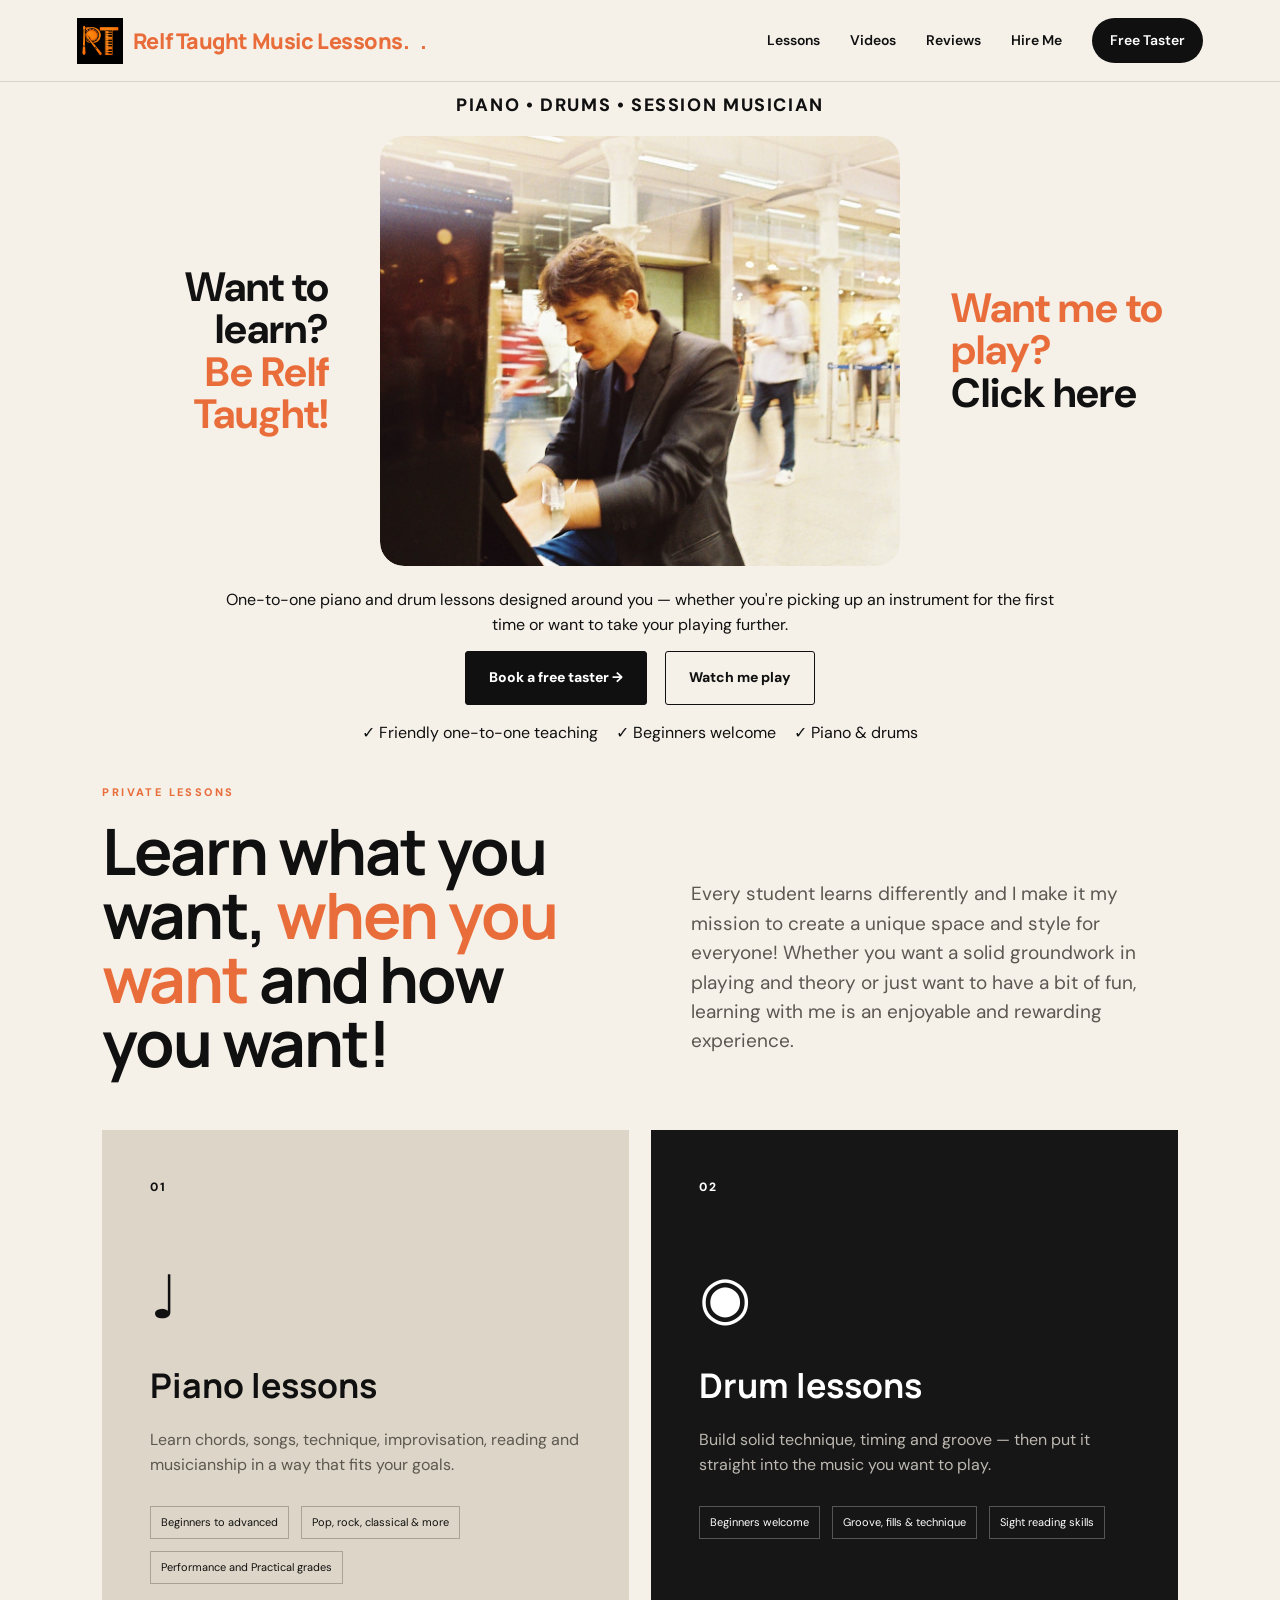
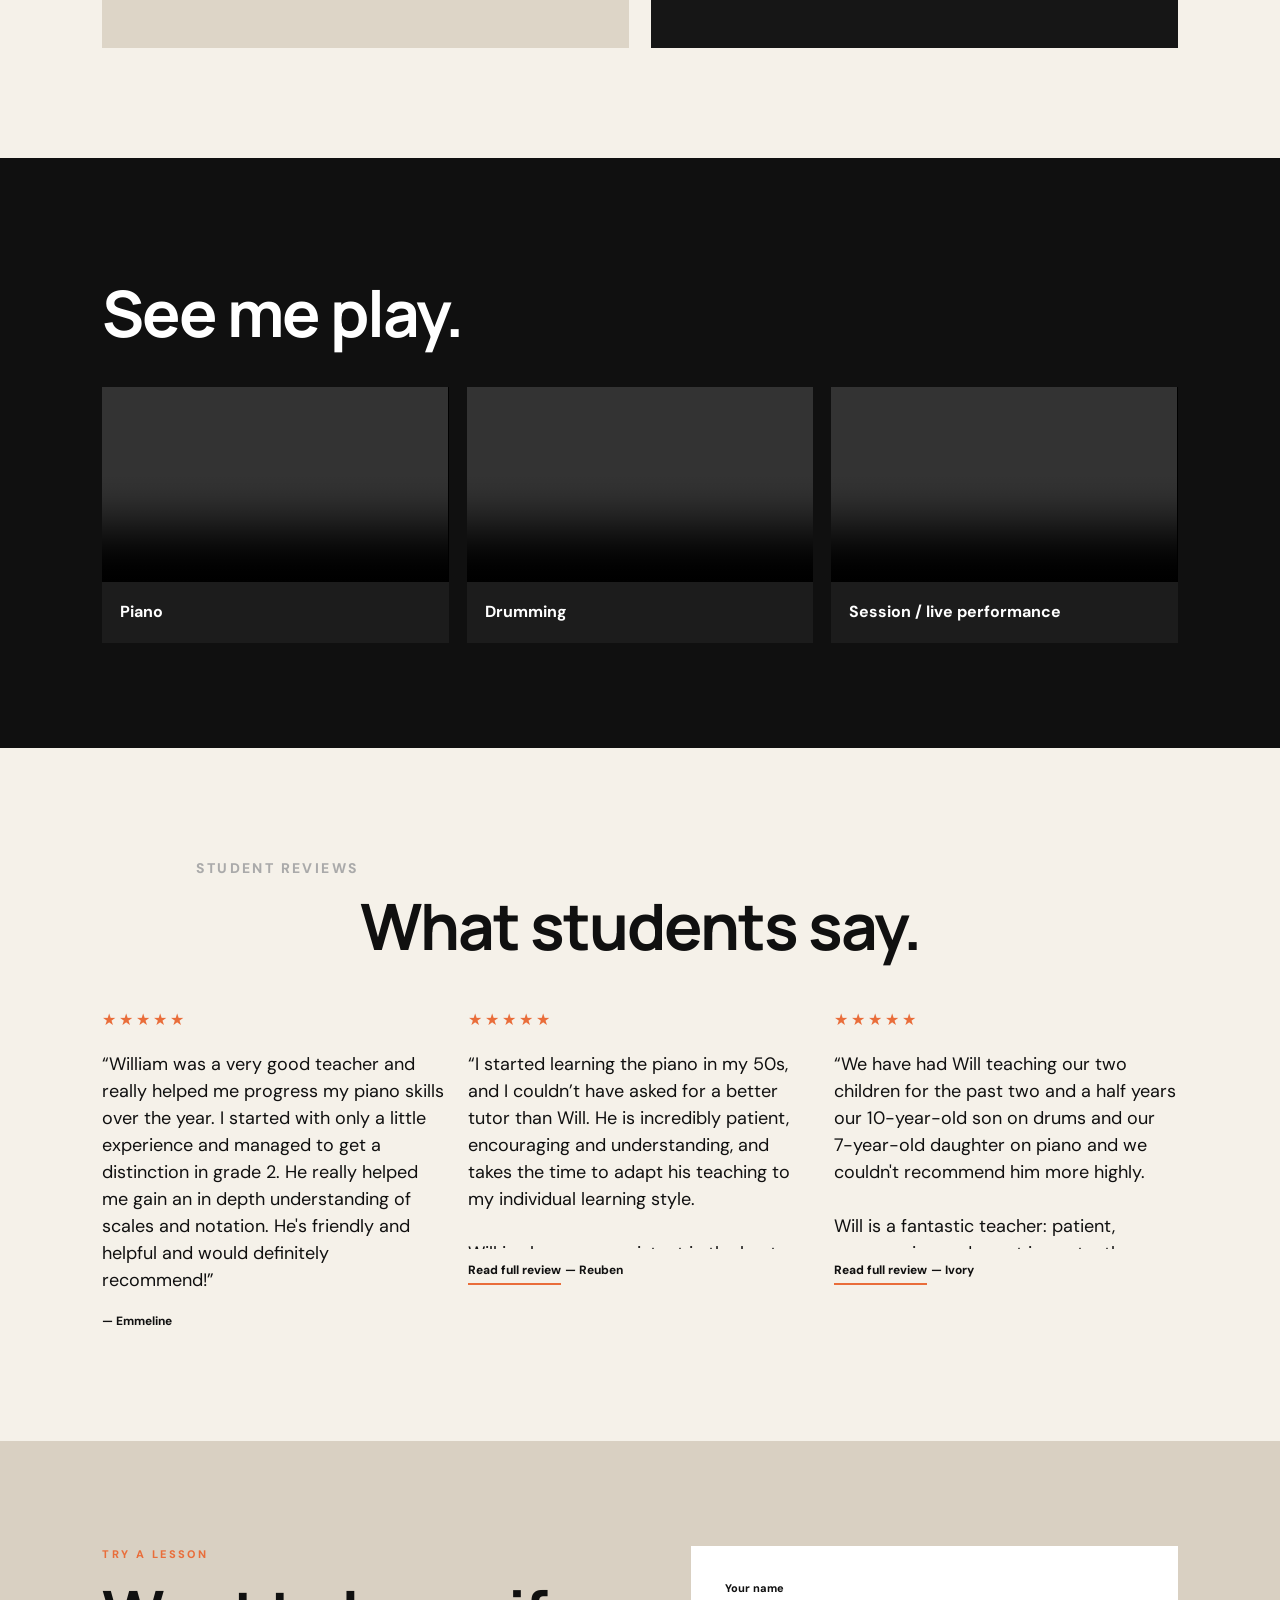
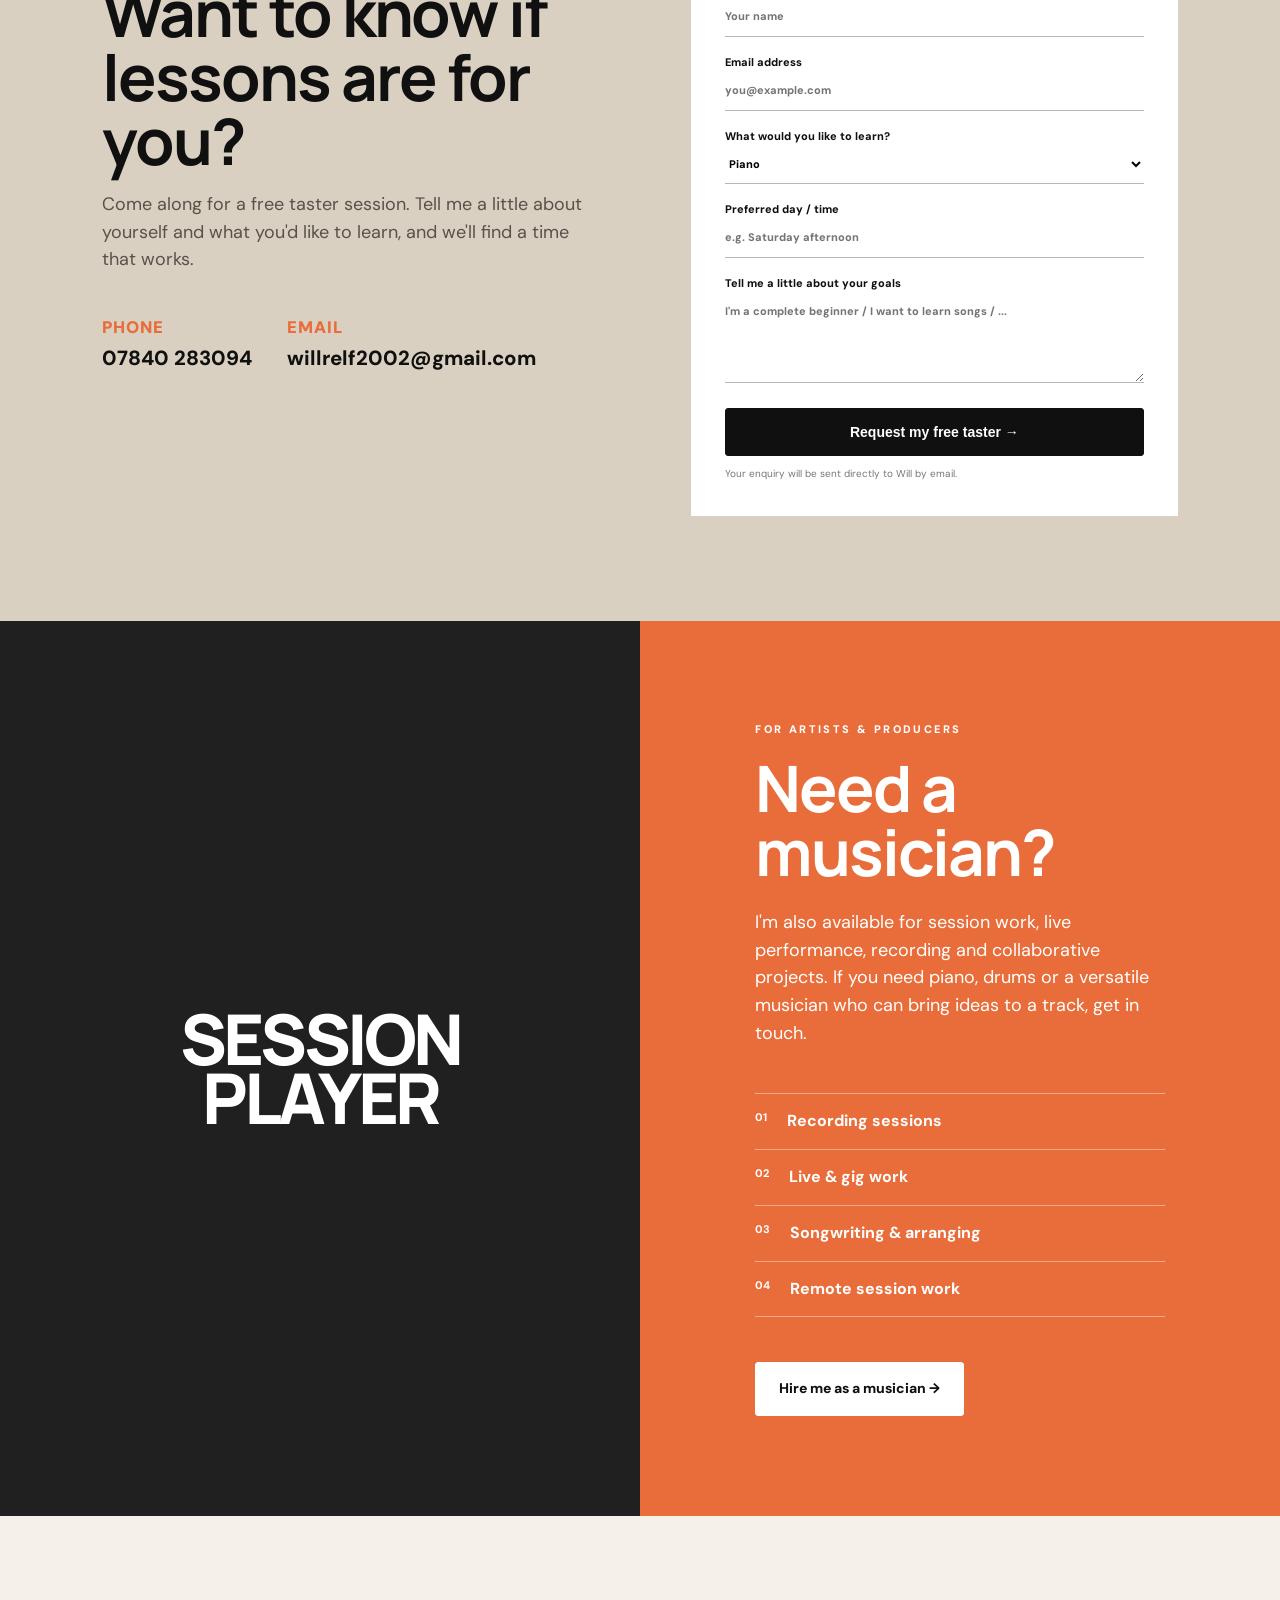
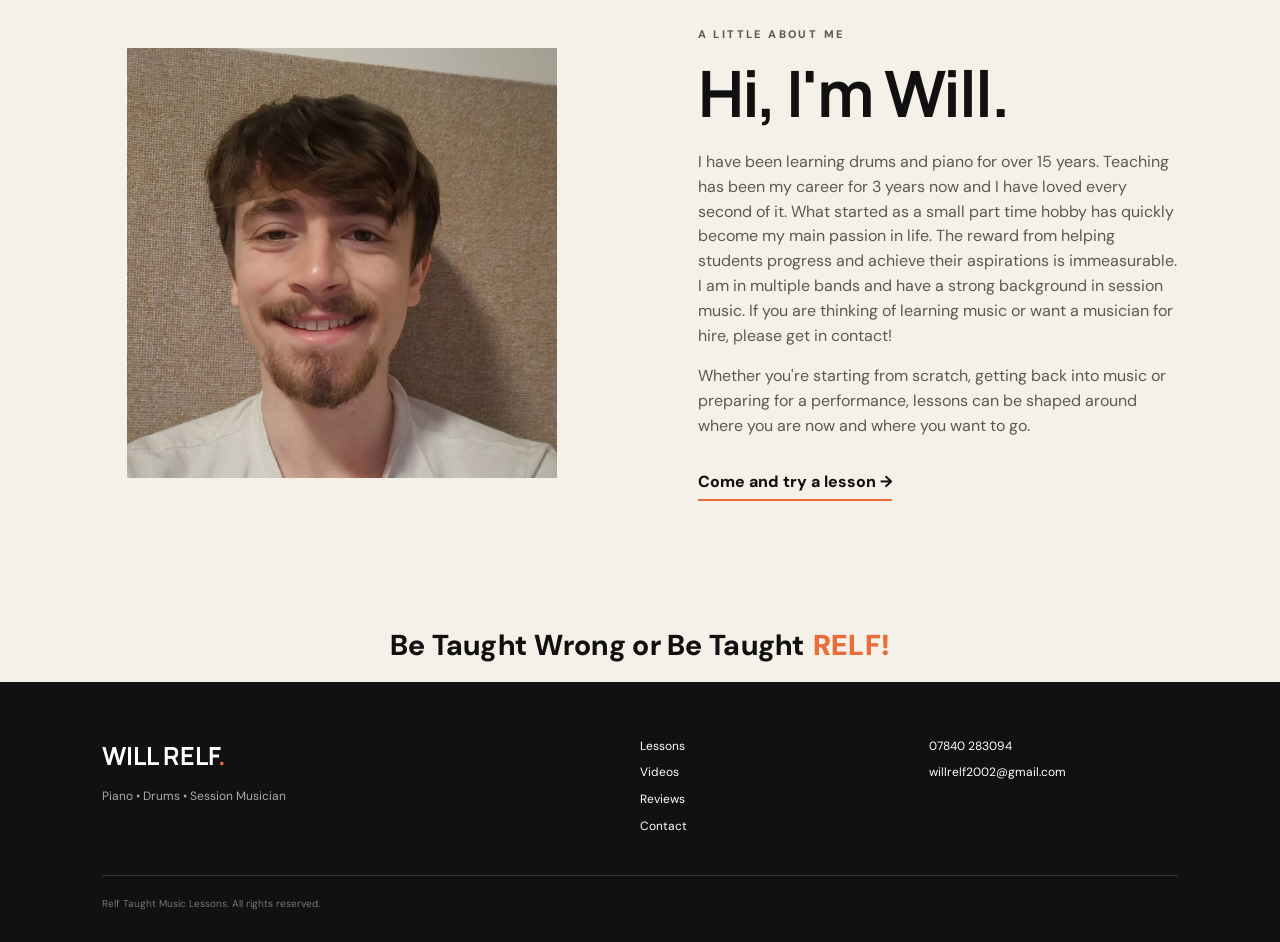
==== commit 9041f73c: "Add files via upload" ====
--- a/index.html
+++ b/index.html
@@ -7,7 +7,9 @@
   <link rel="preconnect" href="https://fonts.googleapis.com">
   <link rel="preconnect" href="https://fonts.gstatic.com" crossorigin>
   <link href="https://fonts.googleapis.com/css2?family=DM+Sans:wght@400;500;600;700&family=Manrope:wght@500;700;800&display=swap" rel="stylesheet">
-  <link rel="stylesheet" href="style.css?v=12">
+  <link rel="stylesheet" href="style.css?v=13">
+  <link rel="icon" type="image/png" sizes="48x48" href="favicon-48.png?v=13">
+  <link rel="apple-touch-icon" sizes="192x192" href="favicon-192.png?v=13">
 
   <meta name="description" content="Relf Taught Music Lessons offers personalised piano and drum lessons in Surrey with Will Relf. Book a free taster session or hire Will as a musician.">
   <meta name="robots" content="index, follow">
@@ -69,7 +71,7 @@
 </head>
 <body>
 <header class="nav">
-  <a class="logo" href="#home">Relf Taught Music Lessons.<span>.</span></a>
+  <a class="logo" href="#home"><img class="site-logo-mark" src="relf-taught-logo.png" alt="">Relf Taught Music Lessons.<span>.</span></a>
   <nav>
     <a href="#lessons">Lessons</a>
     <a href="#videos">Videos</a>
--- a/style.css
+++ b/style.css
@@ -843,3 +843,24 @@
     object-position:center !important;
   }
 }
+
+/* v13 — logo mark only */
+.logo {
+  display: inline-flex !important;
+  align-items: center !important;
+  gap: 10px !important;
+}
+.site-logo-mark {
+  display: block !important;
+  width: 46px !important;
+  height: 46px !important;
+  object-fit: contain !important;
+  flex: 0 0 46px !important;
+}
+@media (max-width: 700px) {
+  .site-logo-mark {
+    width: 38px !important;
+    height: 38px !important;
+    flex-basis: 38px !important;
+  }
+}
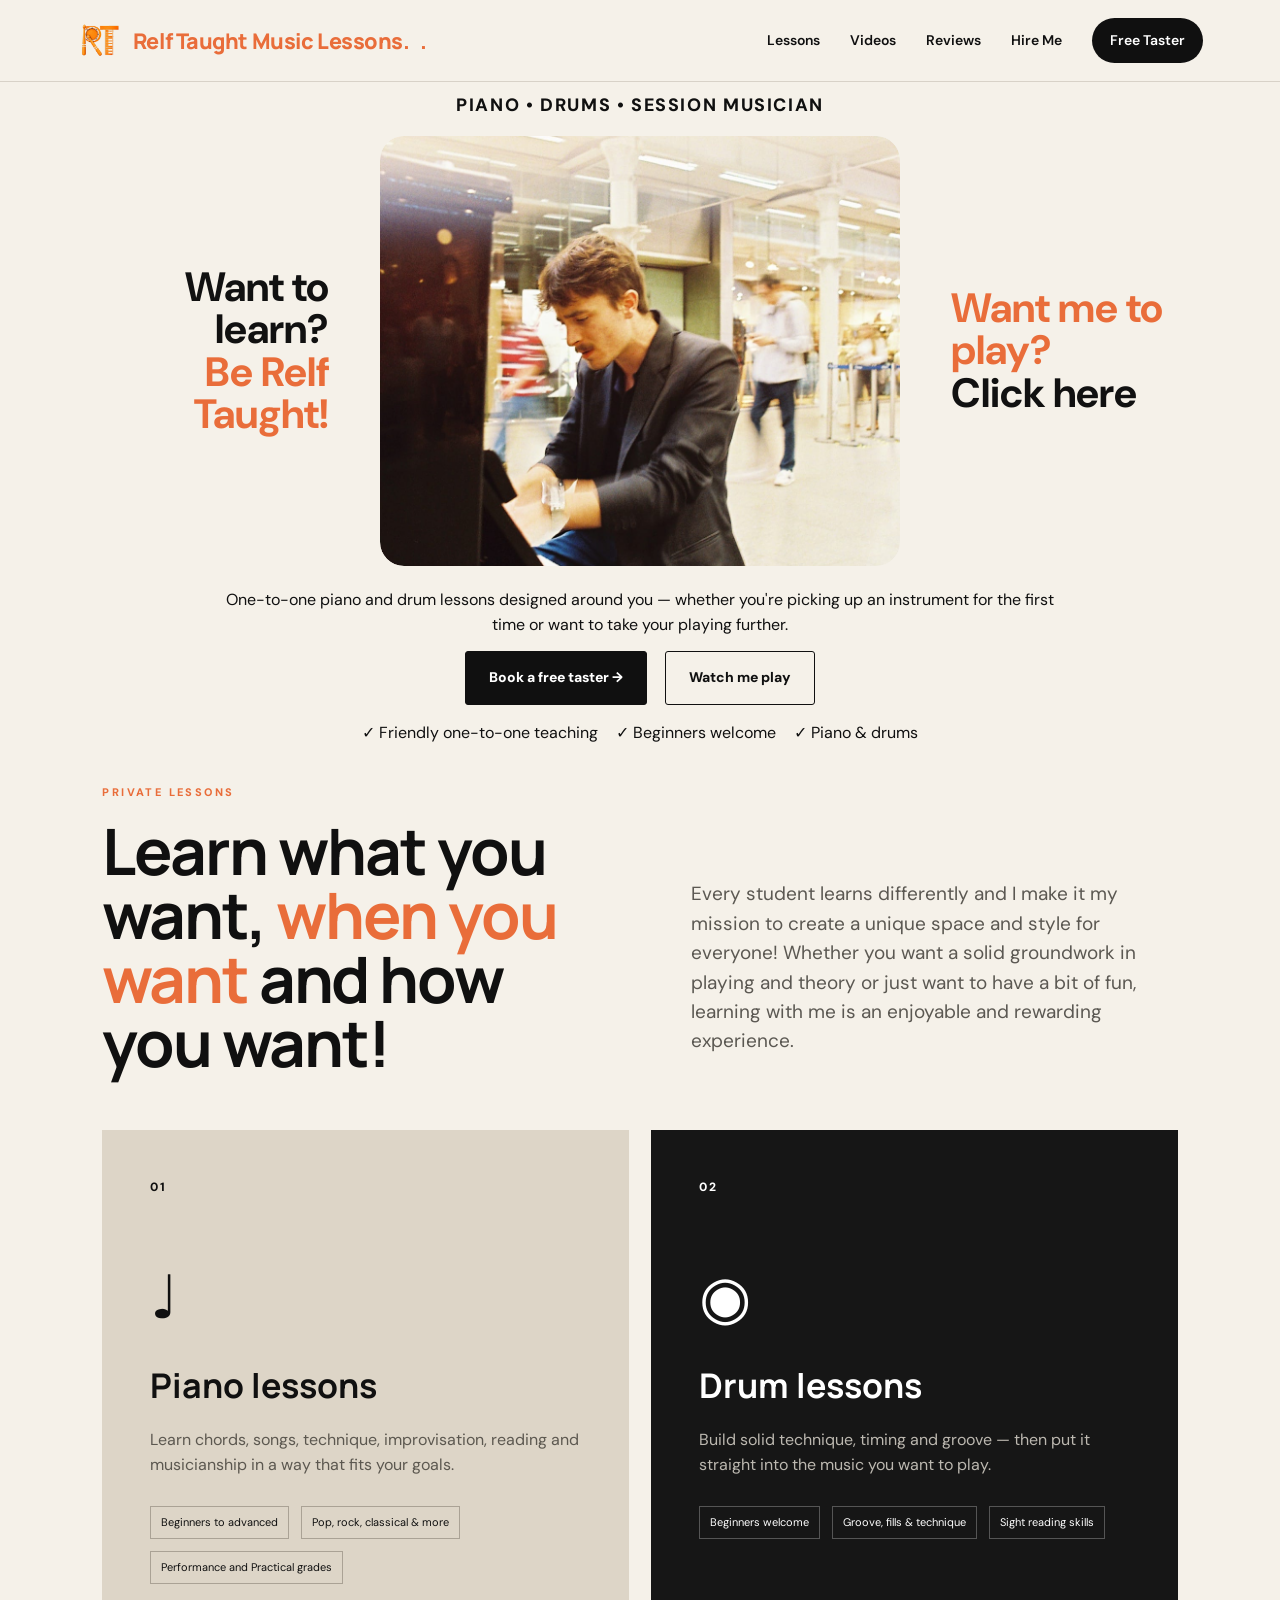
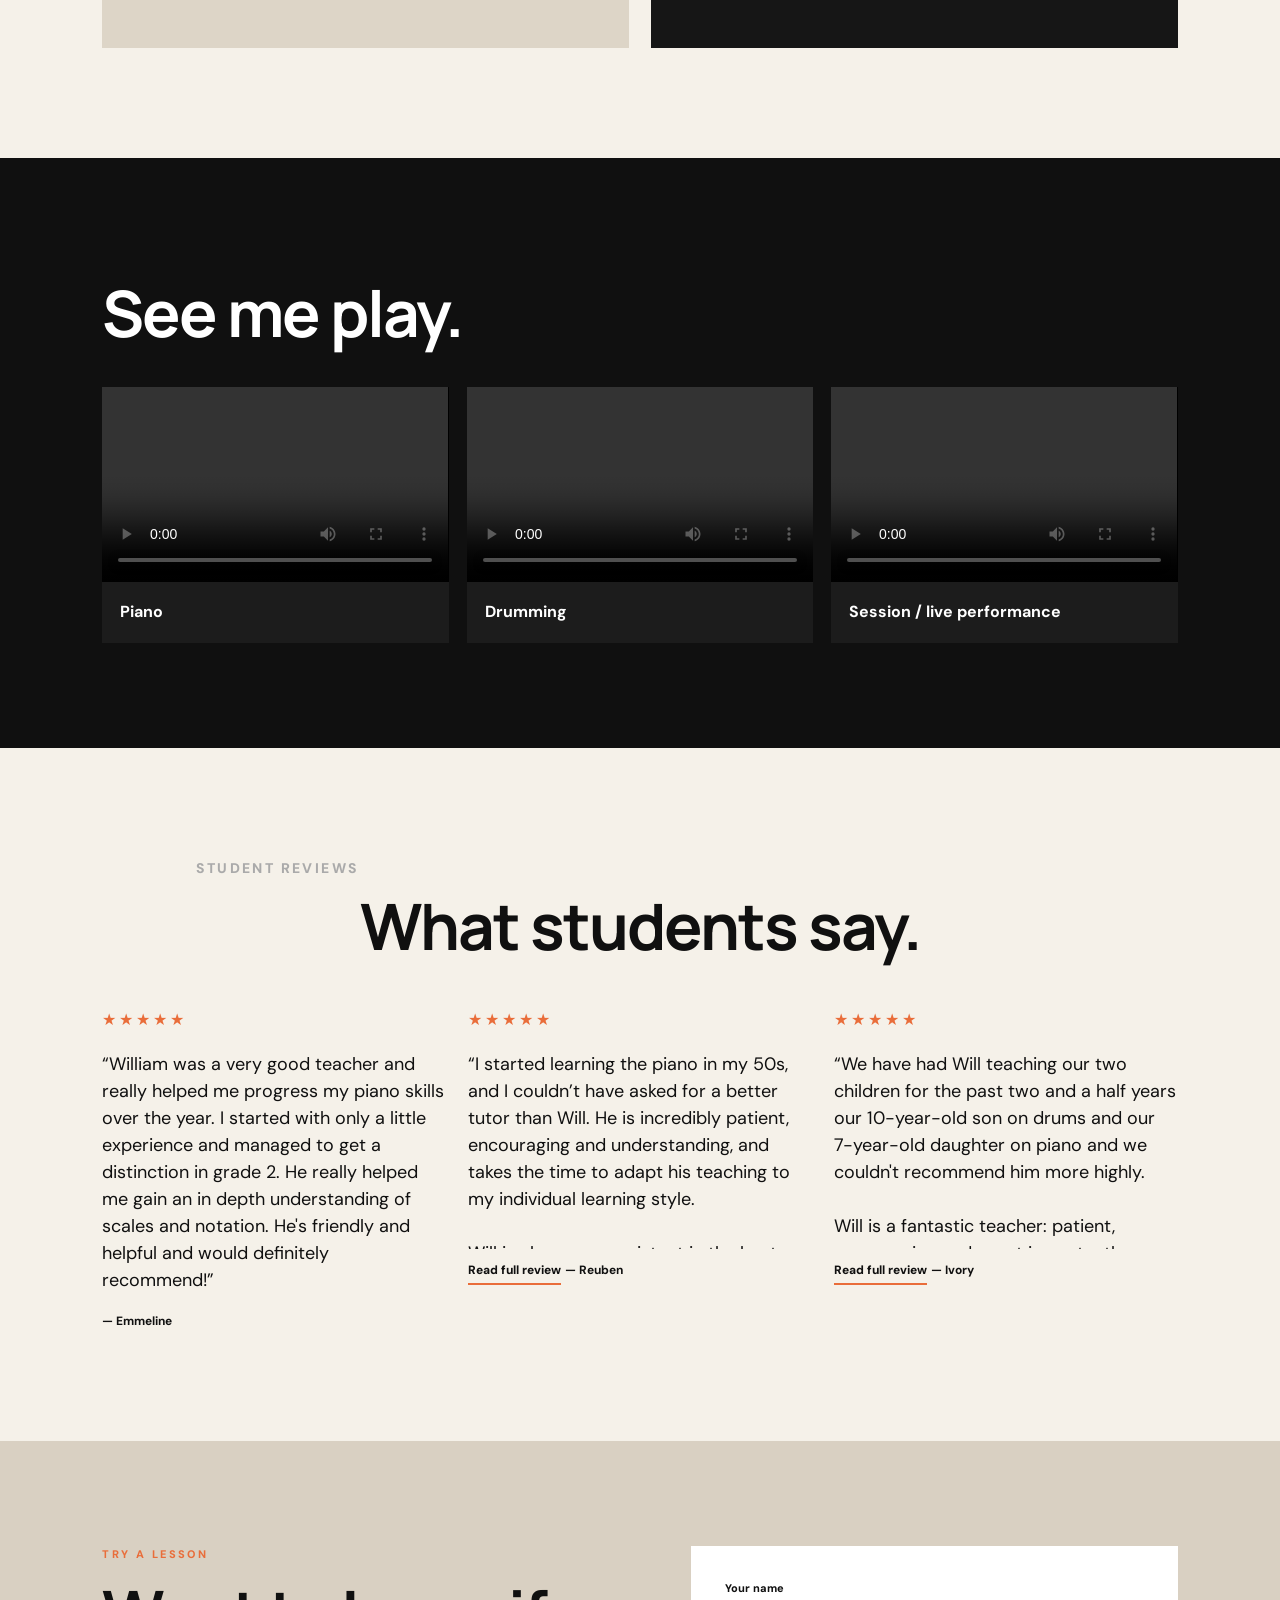
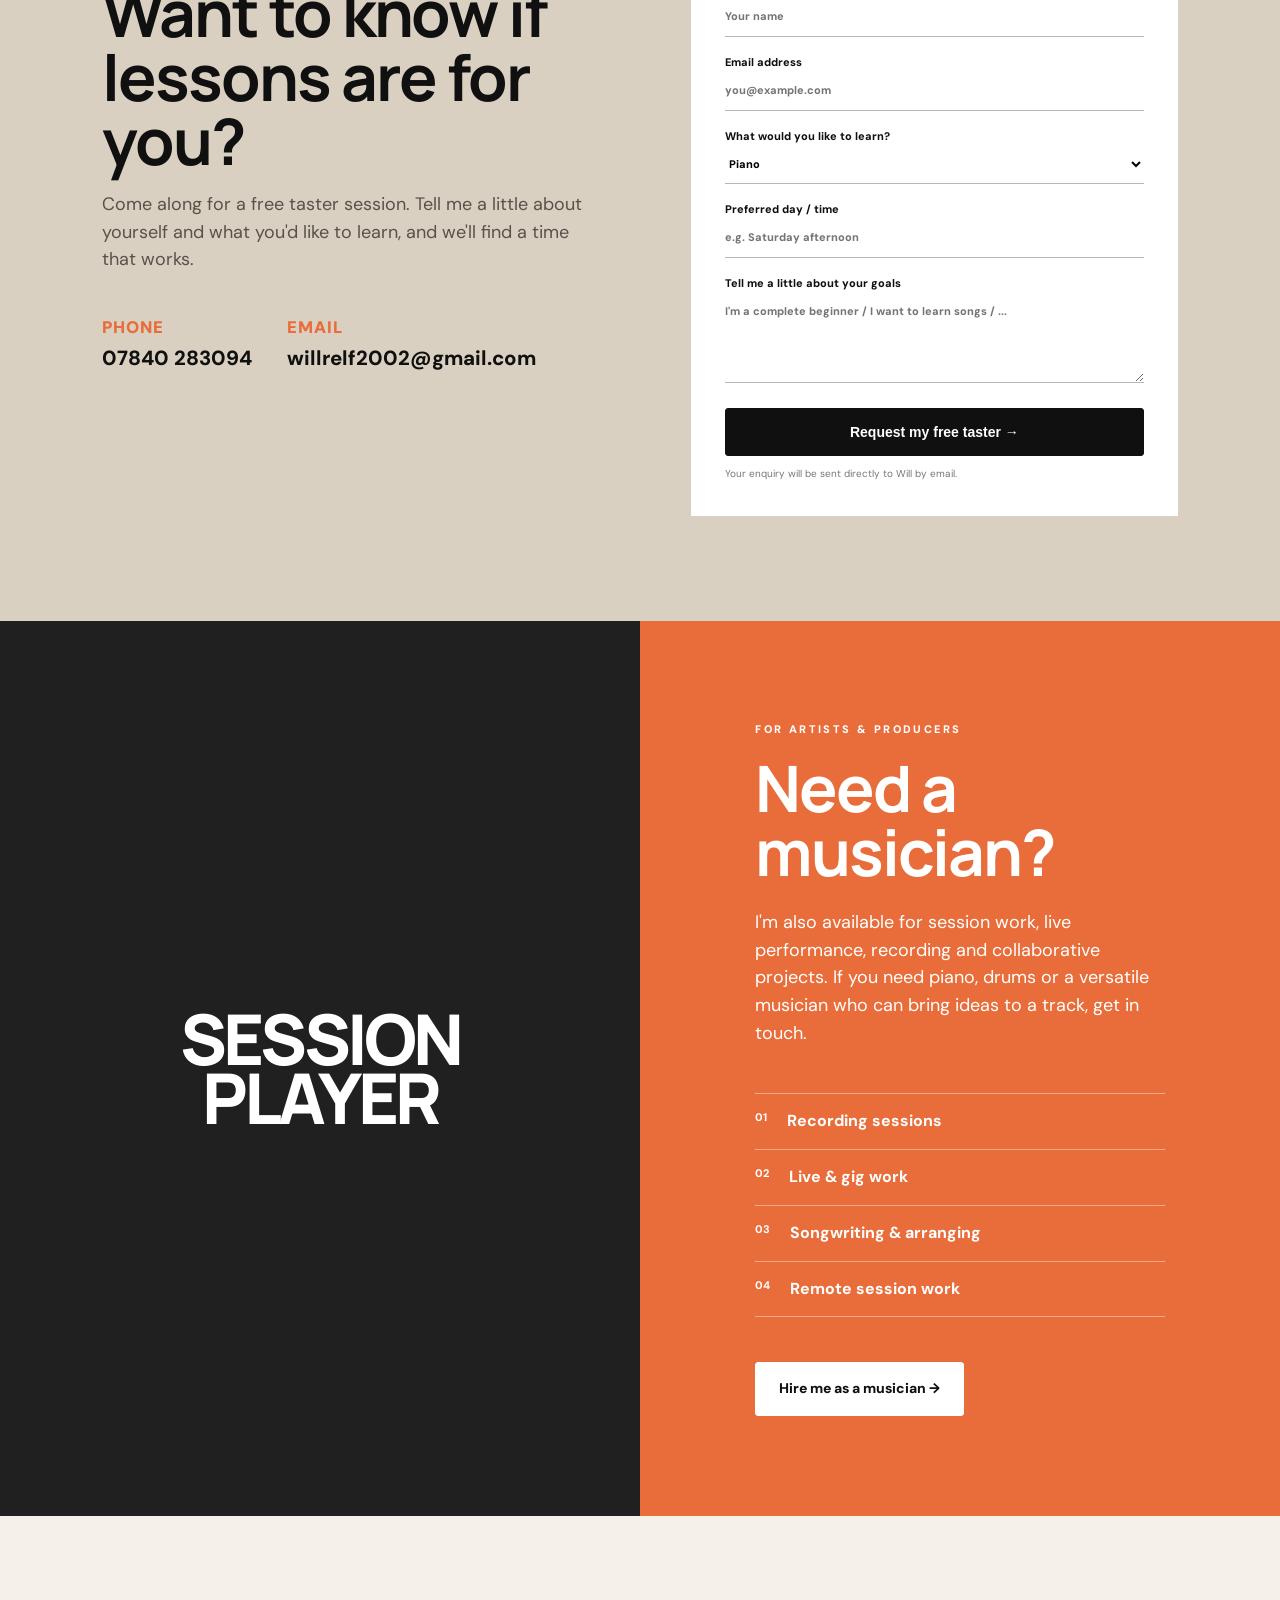
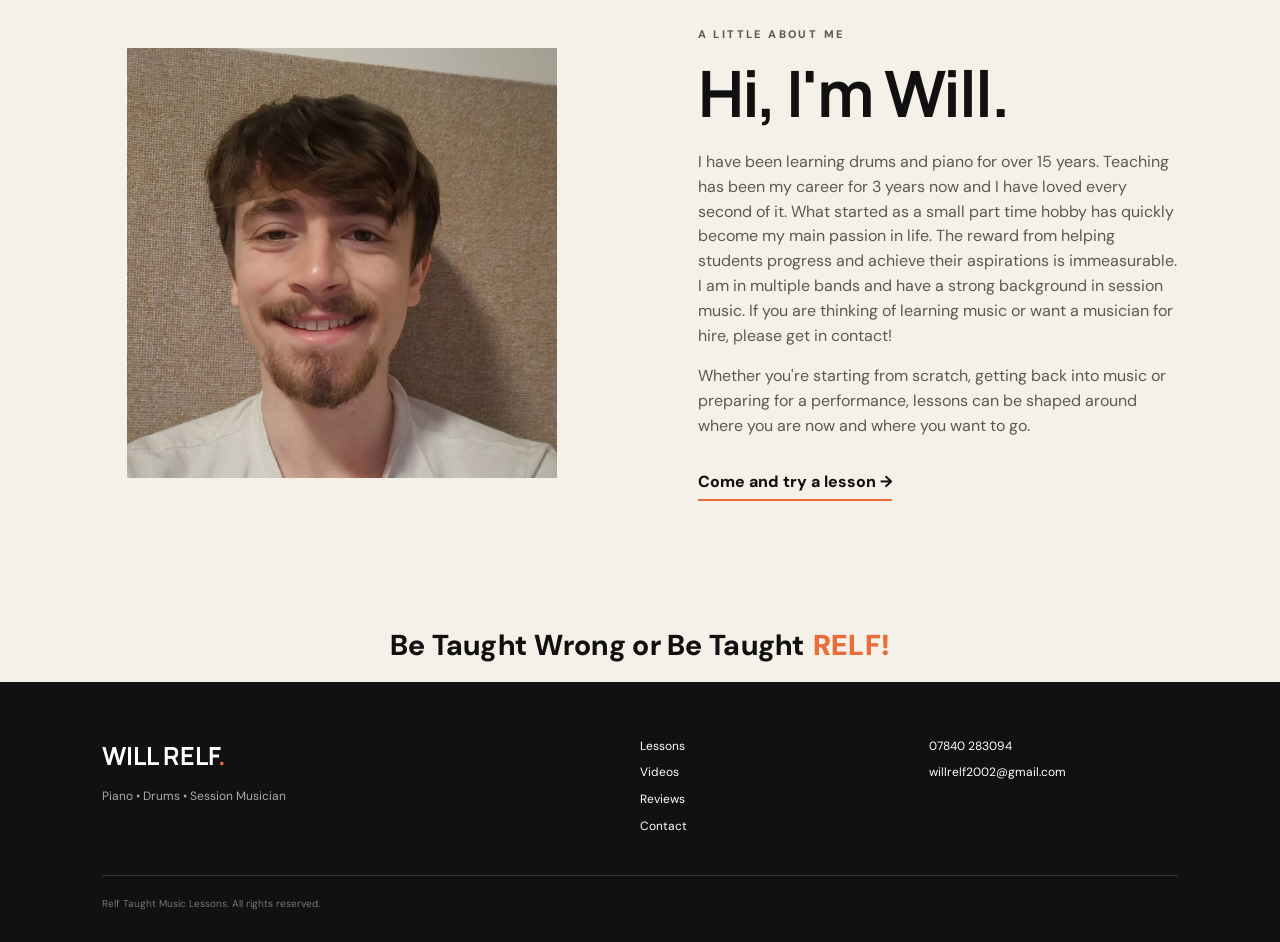
==== commit 2ca77237: "Add files via upload" ====
--- a/index.html
+++ b/index.html
@@ -15,8 +15,8 @@
   <meta name="robots" content="index, follow">
   <link rel="canonical" href="https://music-lessons-relf-taught.co.uk/">
   <meta property="og:type" content="website">
-  <meta property="og:title" content="Relf Taught Music Lessons | Piano & Drum Lessons">
-  <meta property="og:description" content="Relf Taught Music Lessons offers personalised piano and drum lessons with Will Relf. Book a free taster session or hire Will as a musician.">
+  <meta property="og:title" content="Relf Taught Music Lessons Surrey | Piano & Drum Lessons">
+  <meta property="og:description" content="Personalised piano and drum lessons in Surrey with Will Relf. Book a free taster session or hire Will as a musician.">
   <meta property="og:url" content="https://music-lessons-relf-taught.co.uk/">
   <meta property="og:image" content="https://music-lessons-relf-taught.co.uk/will-relf-piano.png">
   <meta name="twitter:card" content="summary_large_image">
@@ -36,7 +36,7 @@
       "url": "https://music-lessons-relf-taught.co.uk/",
       "email": "willrelf2002@gmail.com",
       "telephone": "+447840283094",
-      "description": "Personalised piano and drum lessons with Will Relf, plus musician-for-hire and session musician services.",
+      "description": "Personalised piano and drum lessons in Surrey with Will Relf, plus musician-for-hire and session musician services.",
       "founder": {
         "@type": "Person",
         "name": "Will Relf"
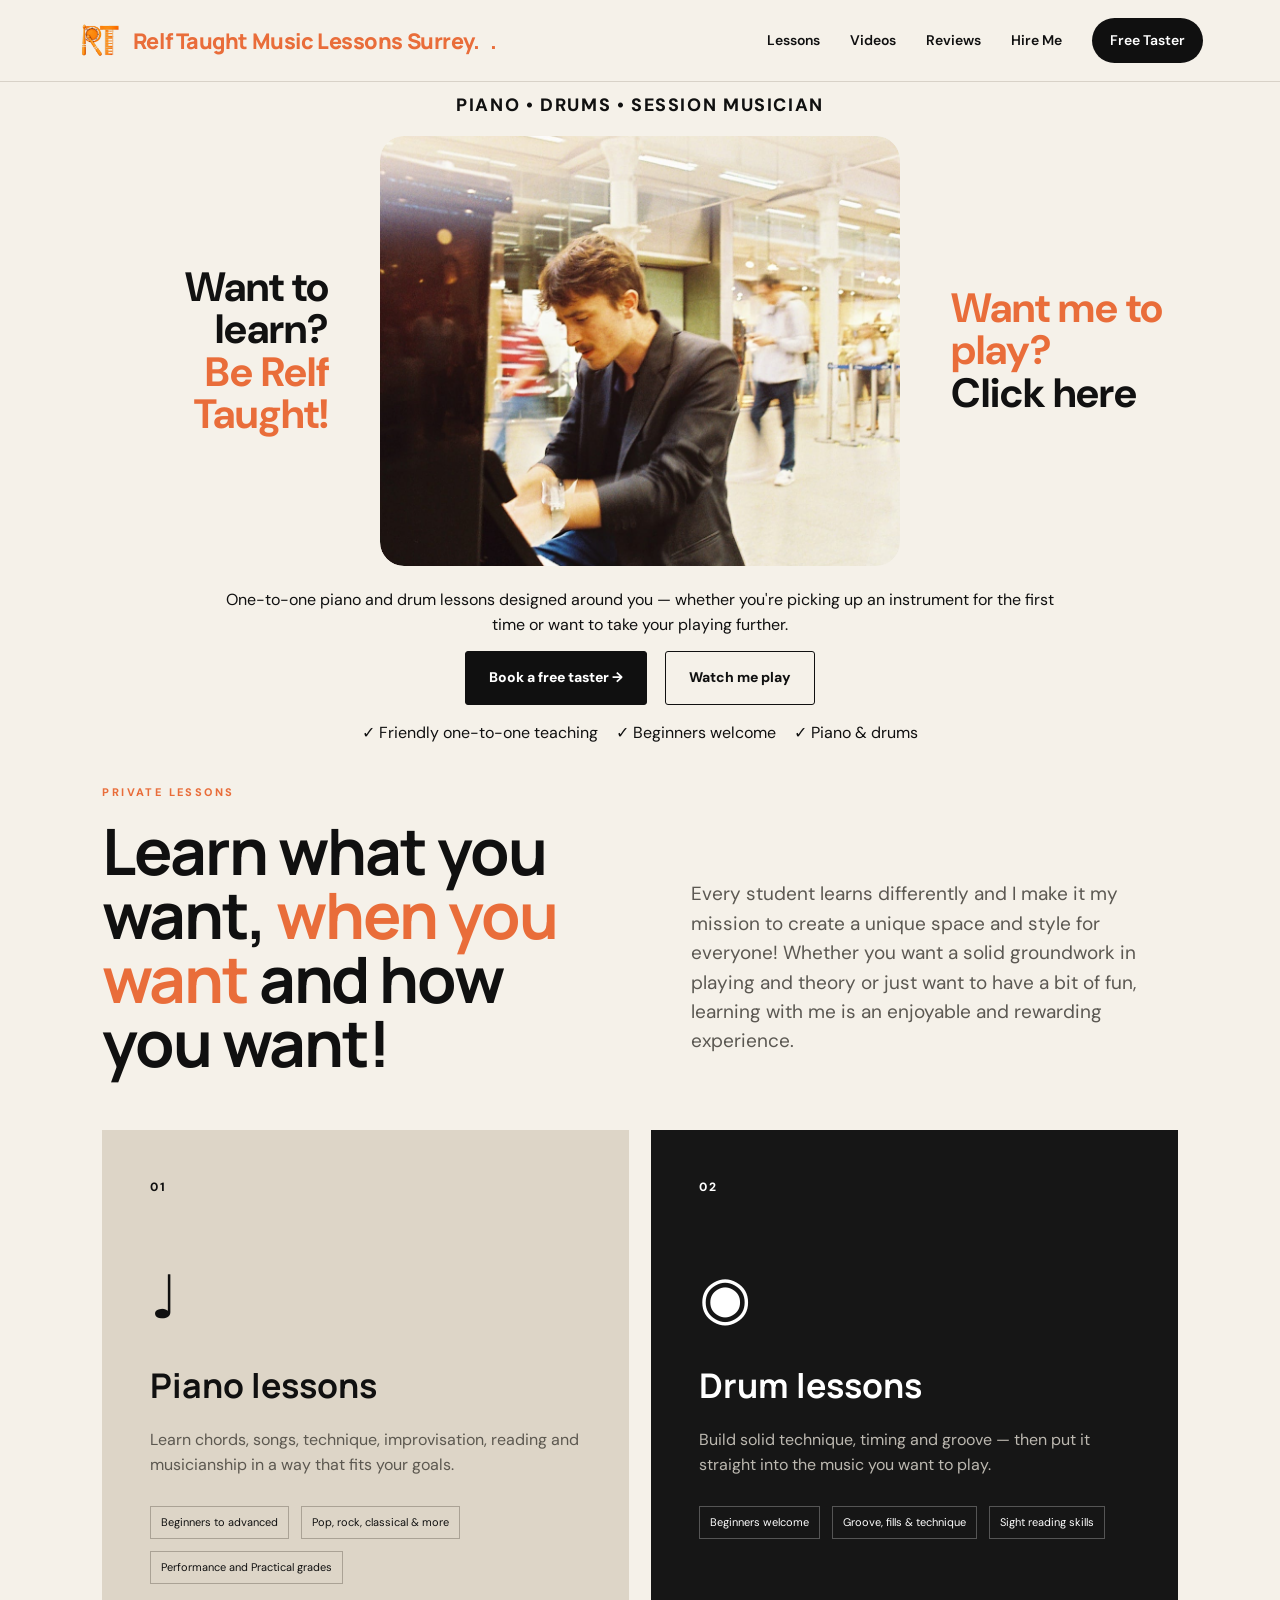
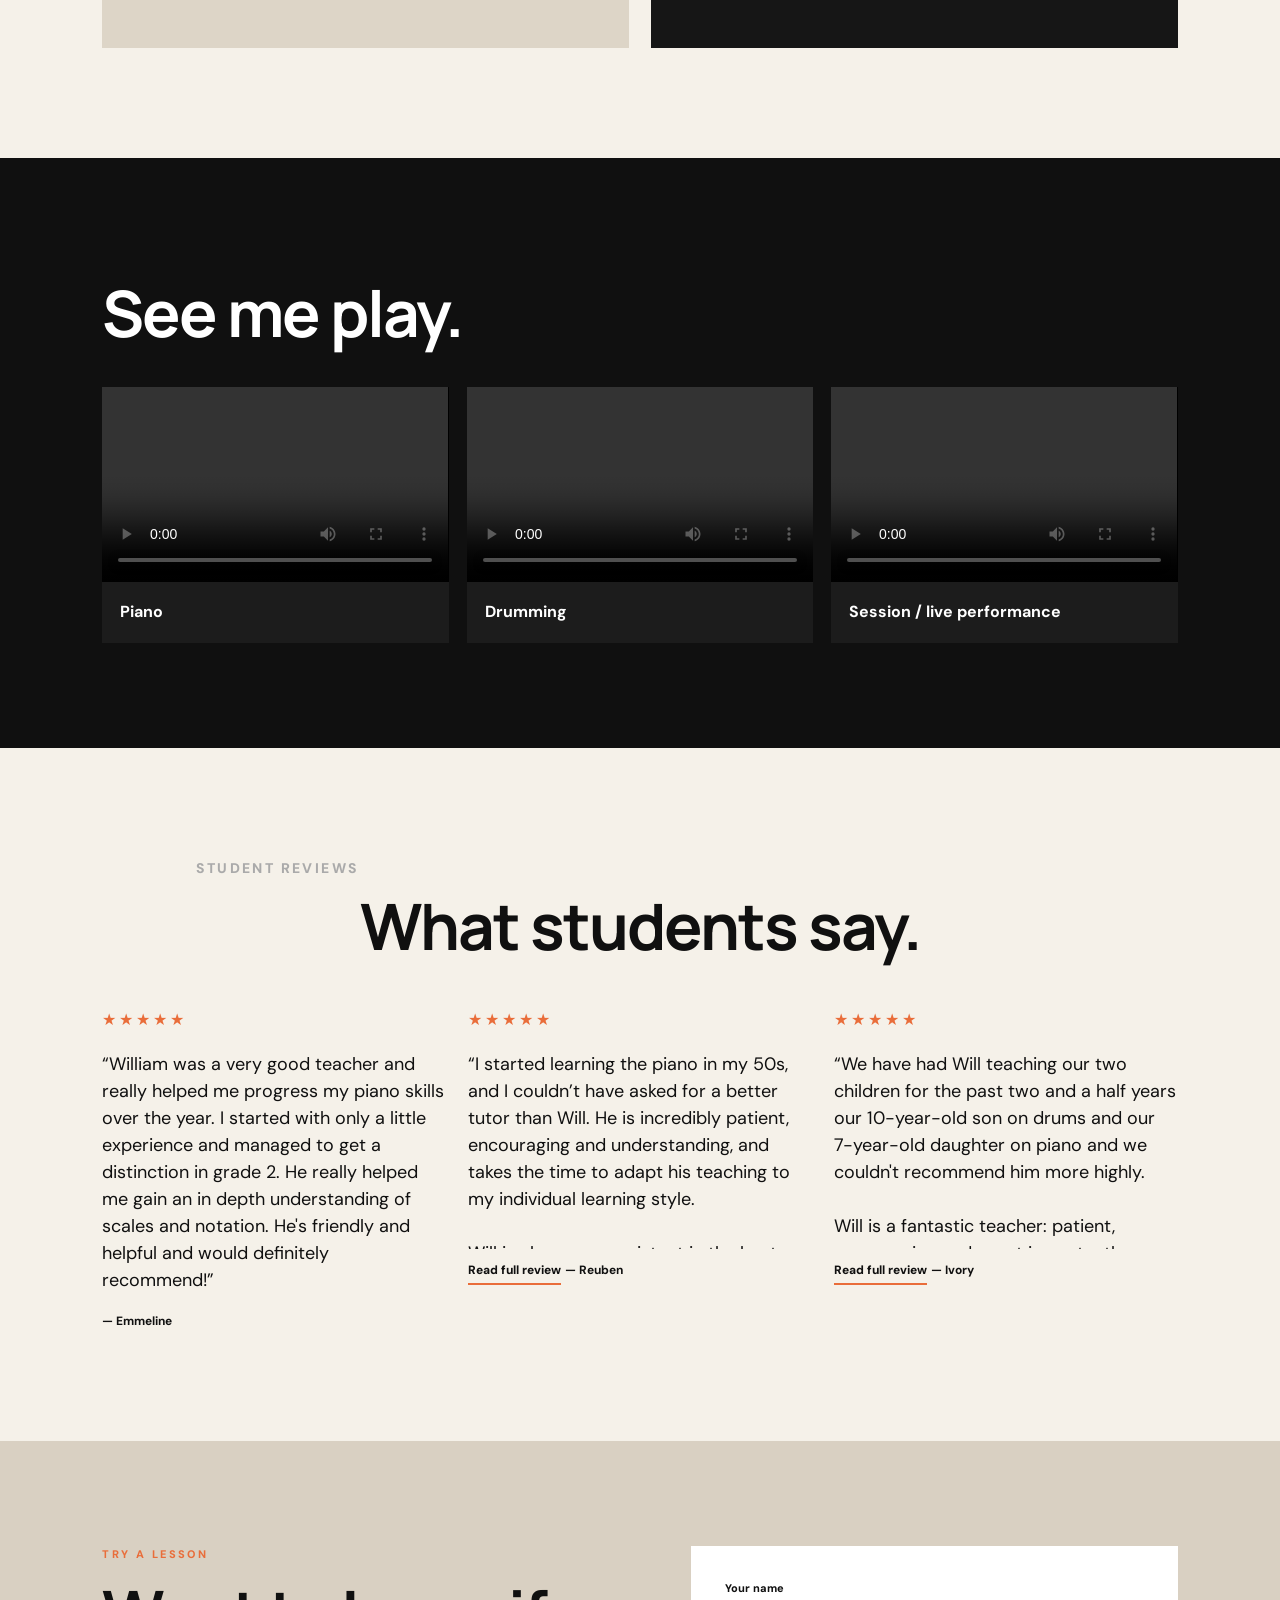
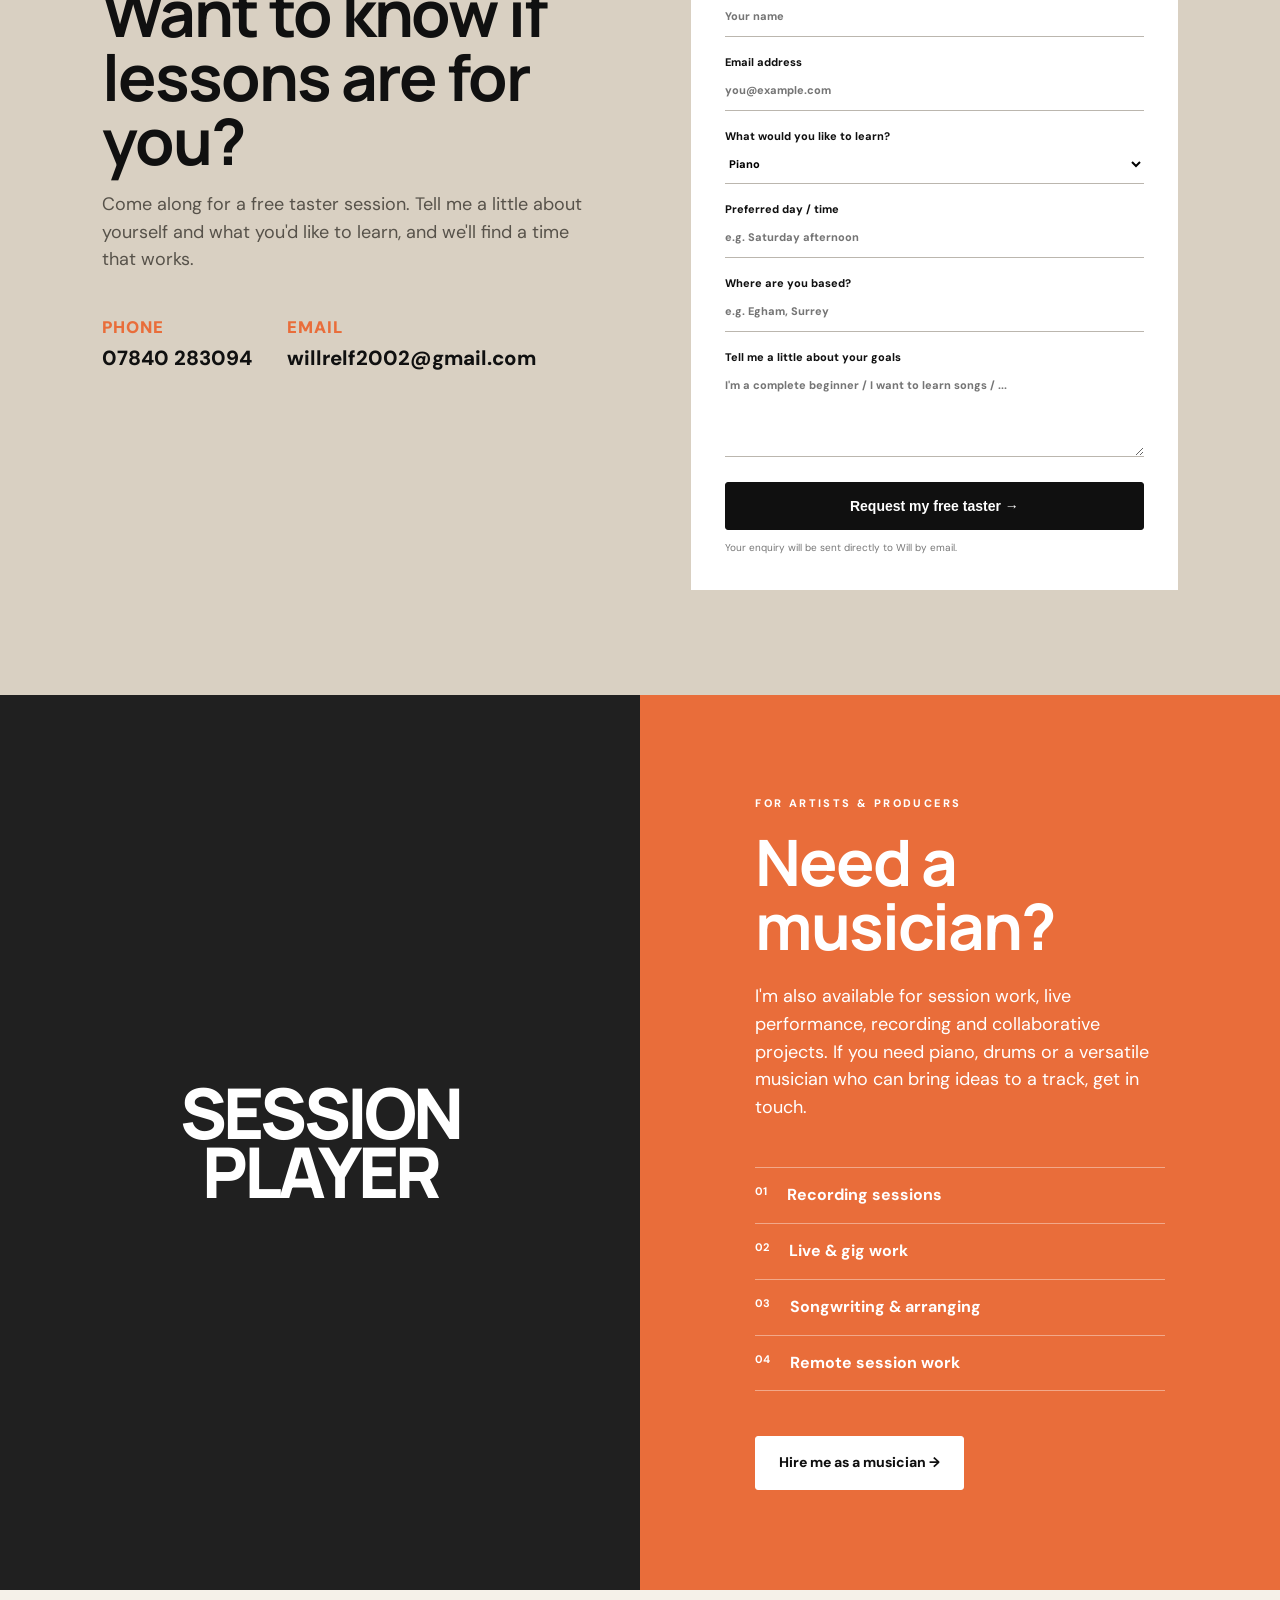
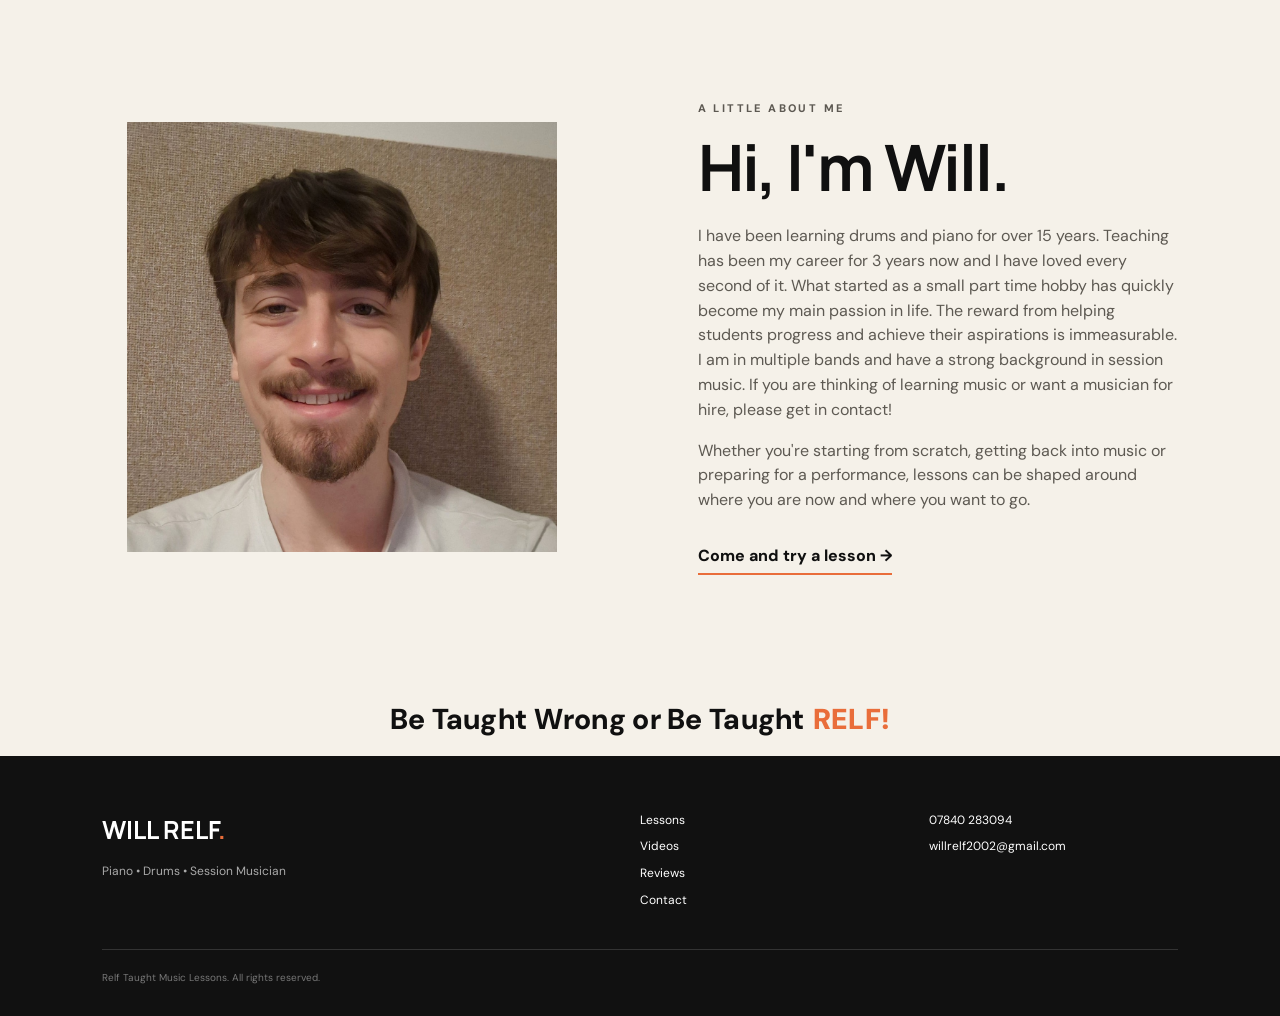
==== commit 50ee9bd0: "Add files via upload" ====
--- a/index.html
+++ b/index.html
@@ -15,8 +15,8 @@
   <meta name="robots" content="index, follow">
   <link rel="canonical" href="https://music-lessons-relf-taught.co.uk/">
   <meta property="og:type" content="website">
-  <meta property="og:title" content="Relf Taught Music Lessons Surrey | Piano & Drum Lessons">
-  <meta property="og:description" content="Personalised piano and drum lessons in Surrey with Will Relf. Book a free taster session or hire Will as a musician.">
+  <meta property="og:title" content="Relf Taught Music Lessons | Piano & Drum Lessons">
+  <meta property="og:description" content="Relf Taught Music Lessons offers personalised piano and drum lessons with Will Relf. Book a free taster session or hire Will as a musician.">
   <meta property="og:url" content="https://music-lessons-relf-taught.co.uk/">
   <meta property="og:image" content="https://music-lessons-relf-taught.co.uk/will-relf-piano.png">
   <meta name="twitter:card" content="summary_large_image">
@@ -36,7 +36,7 @@
       "url": "https://music-lessons-relf-taught.co.uk/",
       "email": "willrelf2002@gmail.com",
       "telephone": "+447840283094",
-      "description": "Personalised piano and drum lessons in Surrey with Will Relf, plus musician-for-hire and session musician services.",
+      "description": "Personalised piano and drum lessons with Will Relf, plus musician-for-hire and session musician services.",
       "founder": {
         "@type": "Person",
         "name": "Will Relf"
@@ -71,7 +71,7 @@
 </head>
 <body>
 <header class="nav">
-  <a class="logo" href="#home"><img class="site-logo-mark" src="relf-taught-logo.png" alt="">Relf Taught Music Lessons.<span>.</span></a>
+  <a class="logo" href="#home"><img class="site-logo-mark" src="relf-taught-logo.png" alt="">Relf Taught Music Lessons Surrey.<span>.</span></a>
   <nav>
     <a href="#lessons">Lessons</a>
     <a href="#videos">Videos</a>
@@ -252,6 +252,7 @@
       <select name="instrument"><option>Piano</option><option>Drums</option><option>Not sure yet</option></select>
     </label>
     <label>Preferred day / time<input name="preferred_time" type="text" placeholder="e.g. Saturday afternoon"></label>
+    <label>Where are you based?<input required name="location" type="text" placeholder="e.g. Egham, Surrey"></label>
     <label>Tell me a little about your goals<textarea name="goals" rows="4" placeholder="I'm a complete beginner / I want to learn songs / ..."></textarea></label>
     <button class="button primary full" type="submit">Request my free taster →</button>
     <small>Your enquiry will be sent directly to Will by email.</small>
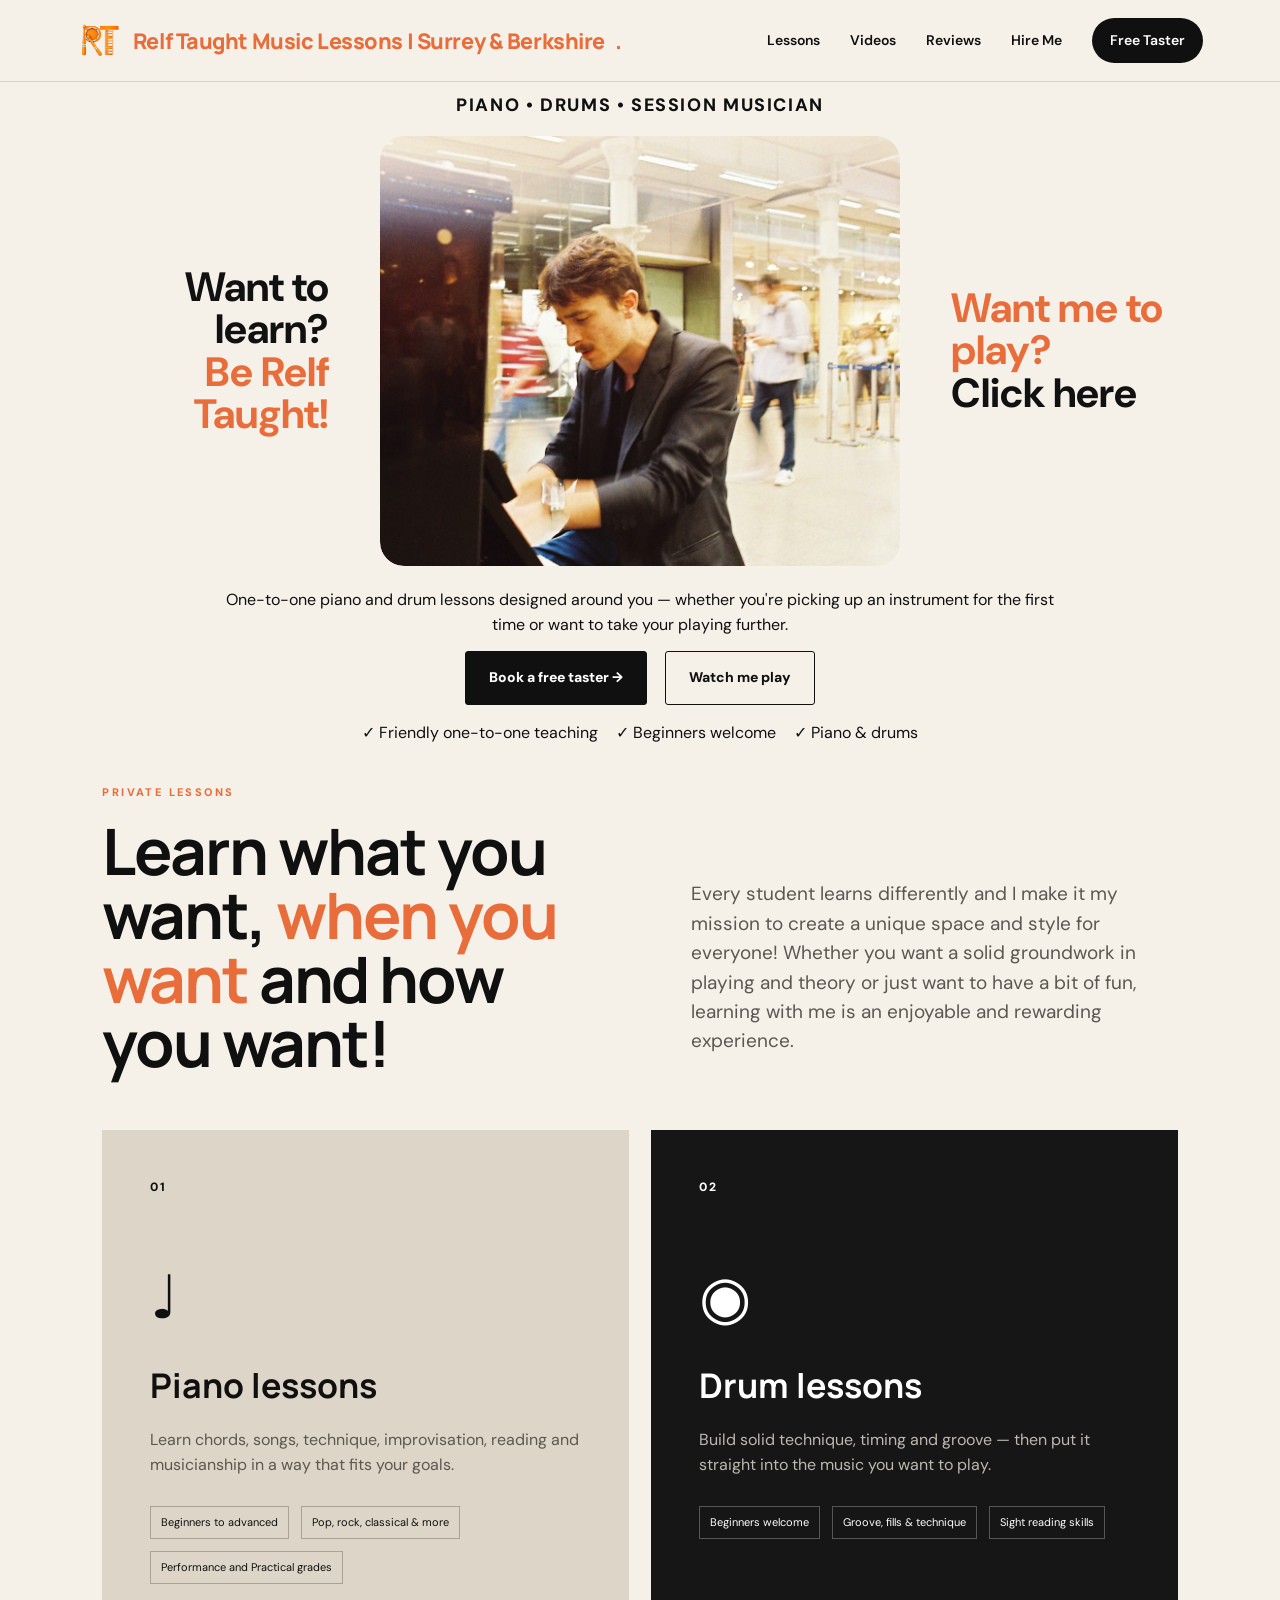
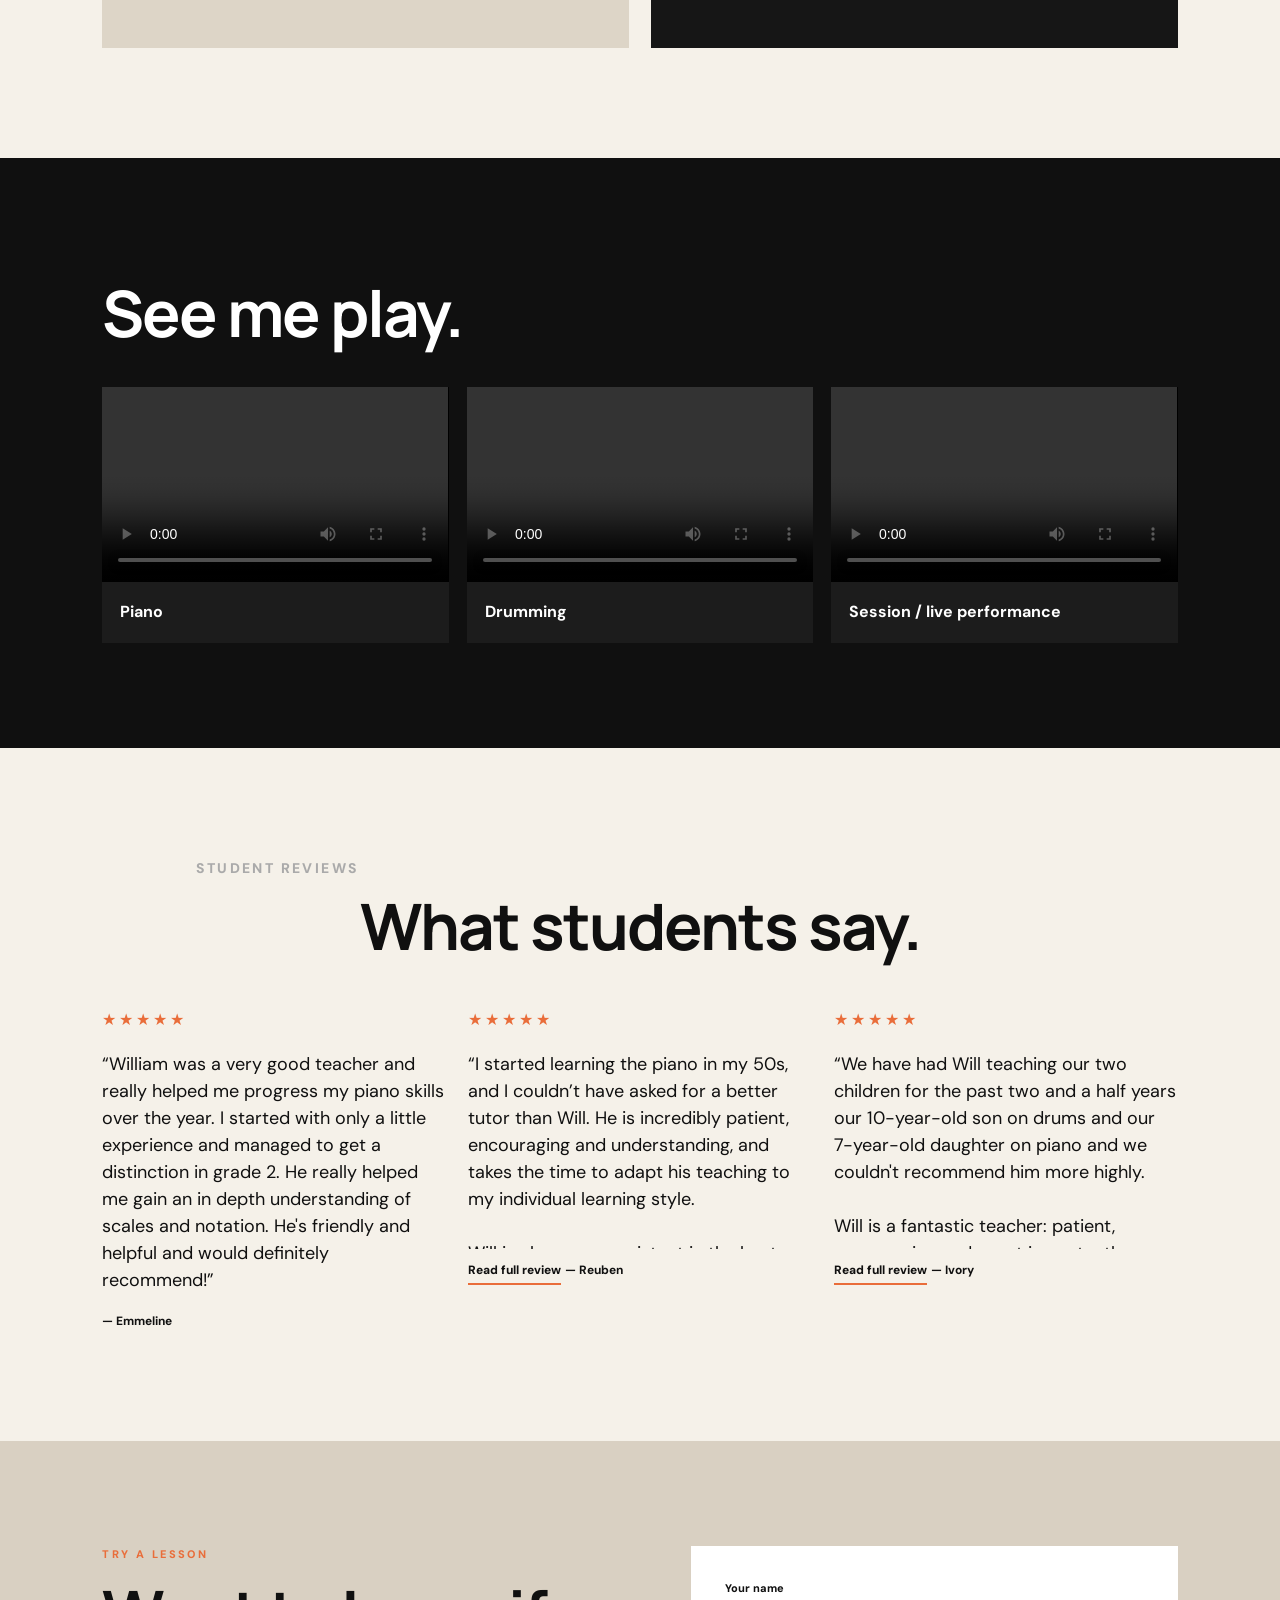
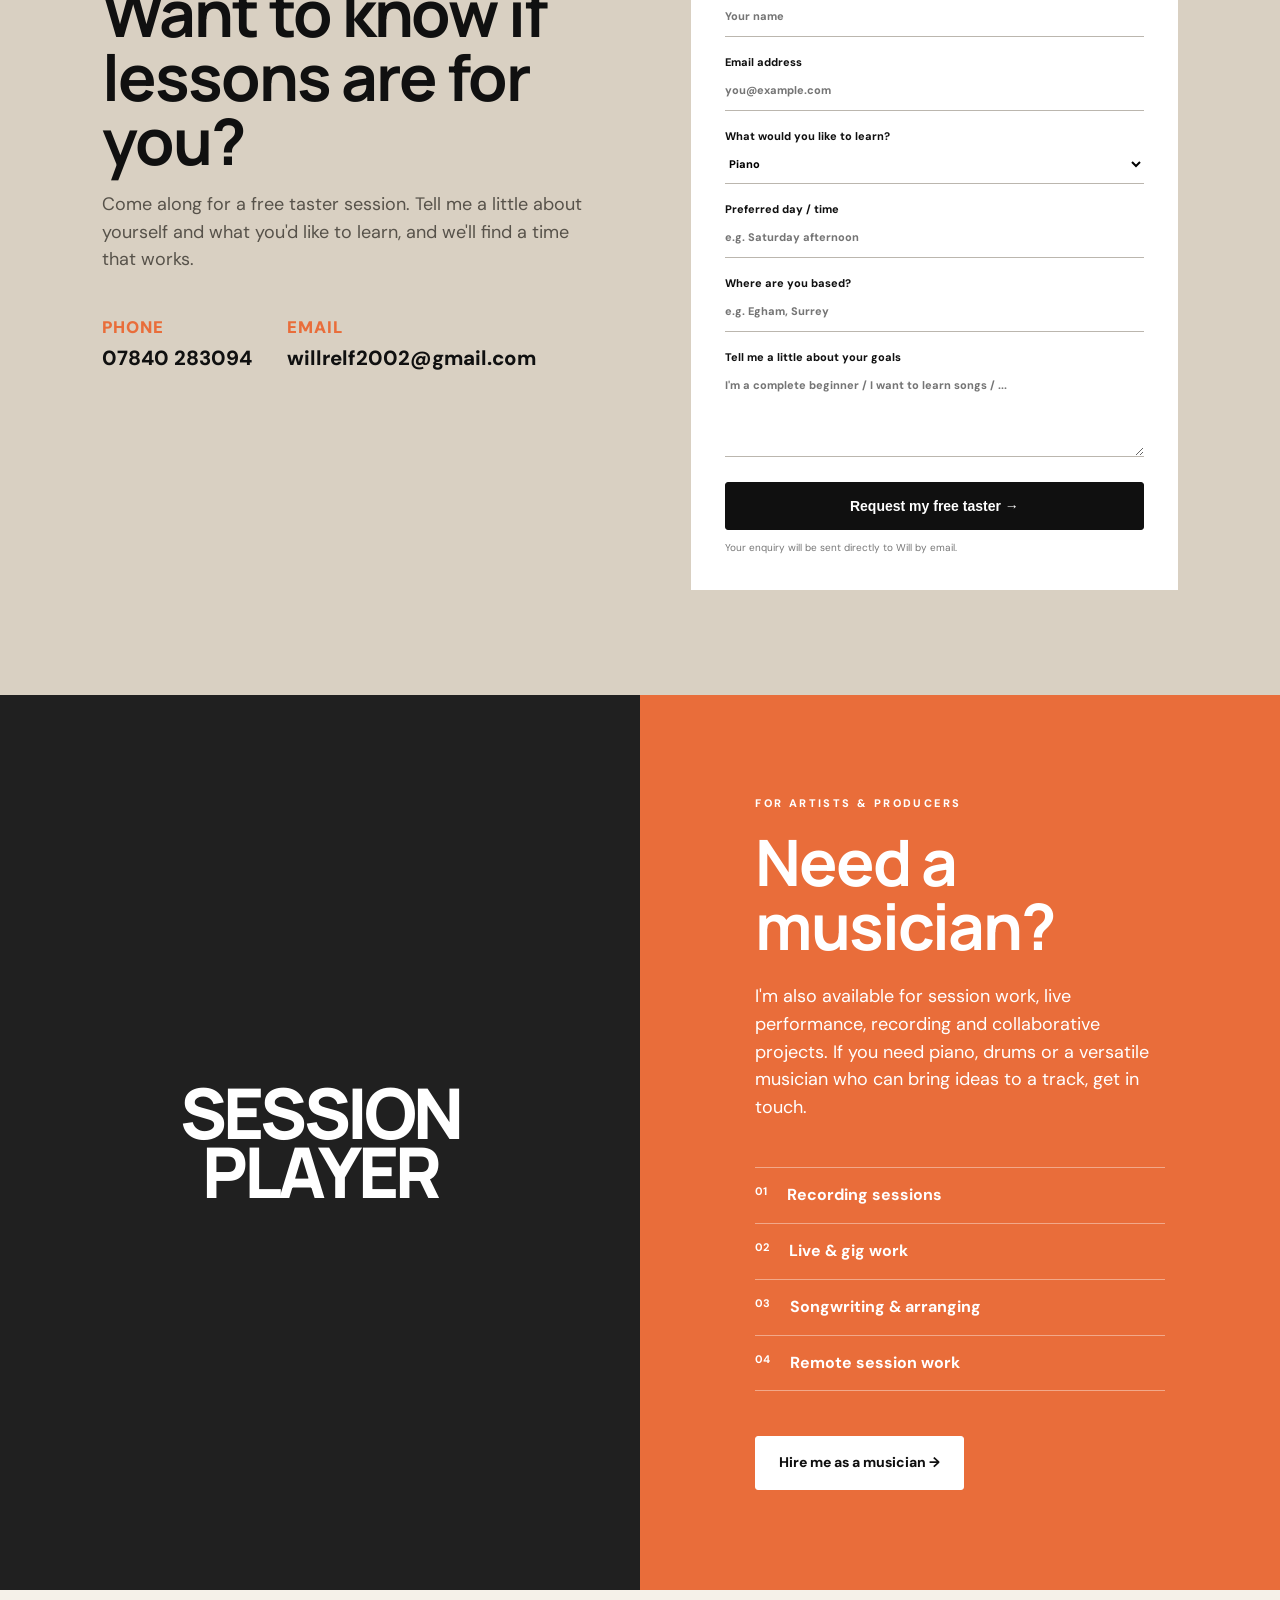
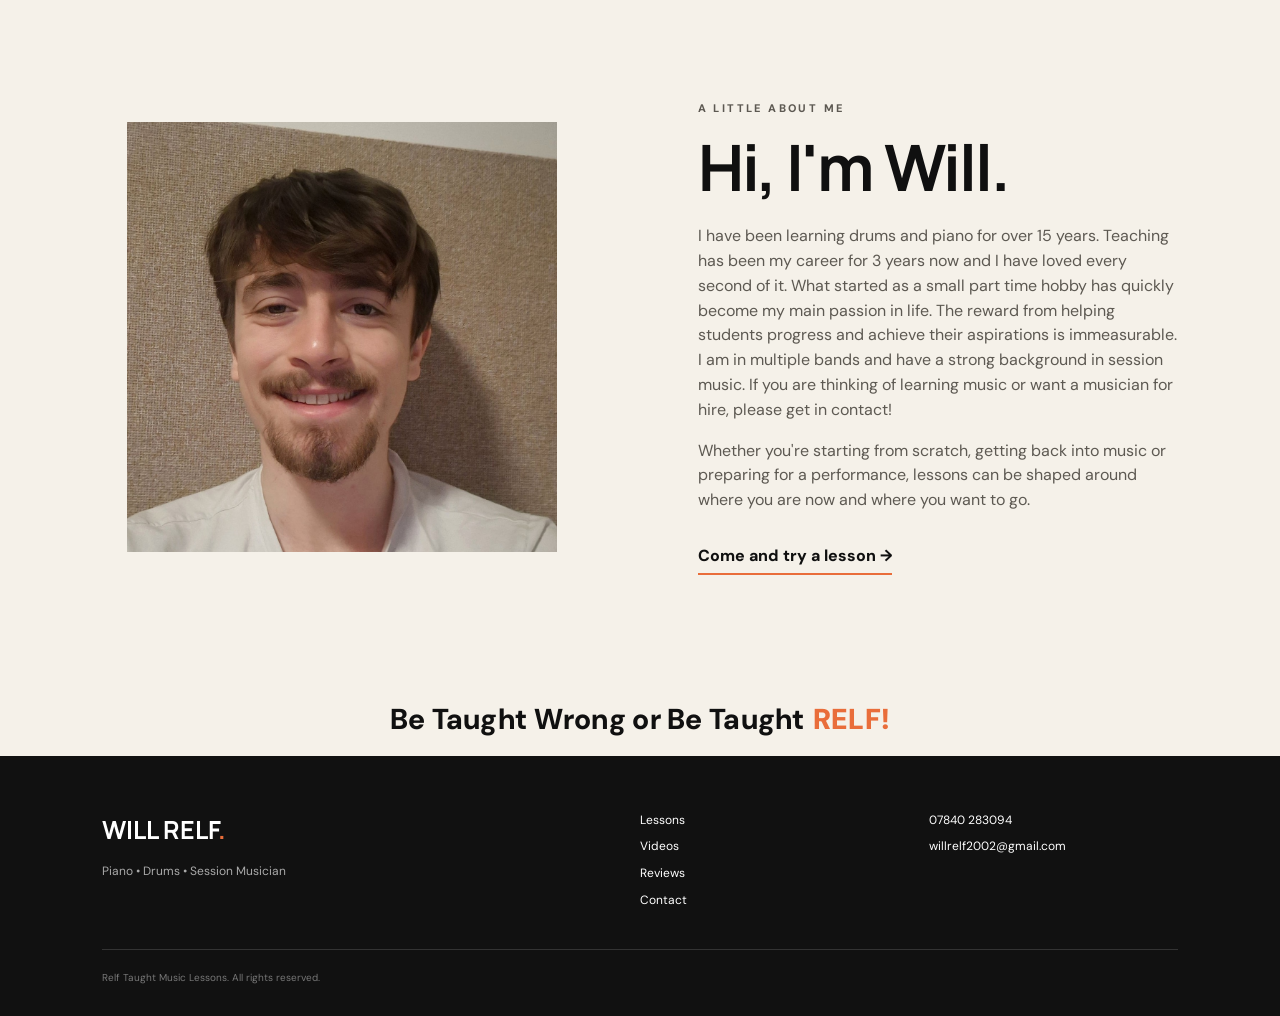
==== commit 13bee85e: "Add files via upload" ====
--- a/index.html
+++ b/index.html
@@ -71,7 +71,7 @@
 </head>
 <body>
 <header class="nav">
-  <a class="logo" href="#home"><img class="site-logo-mark" src="relf-taught-logo.png" alt="">Relf Taught Music Lessons Surrey.<span>.</span></a>
+  <a class="logo" href="#home"><img class="site-logo-mark" src="relf-taught-logo.png" alt="">Relf Taught Music Lessons | Surrey &amp; Berkshire<span>.</span></a>
   <nav>
     <a href="#lessons">Lessons</a>
     <a href="#videos">Videos</a>
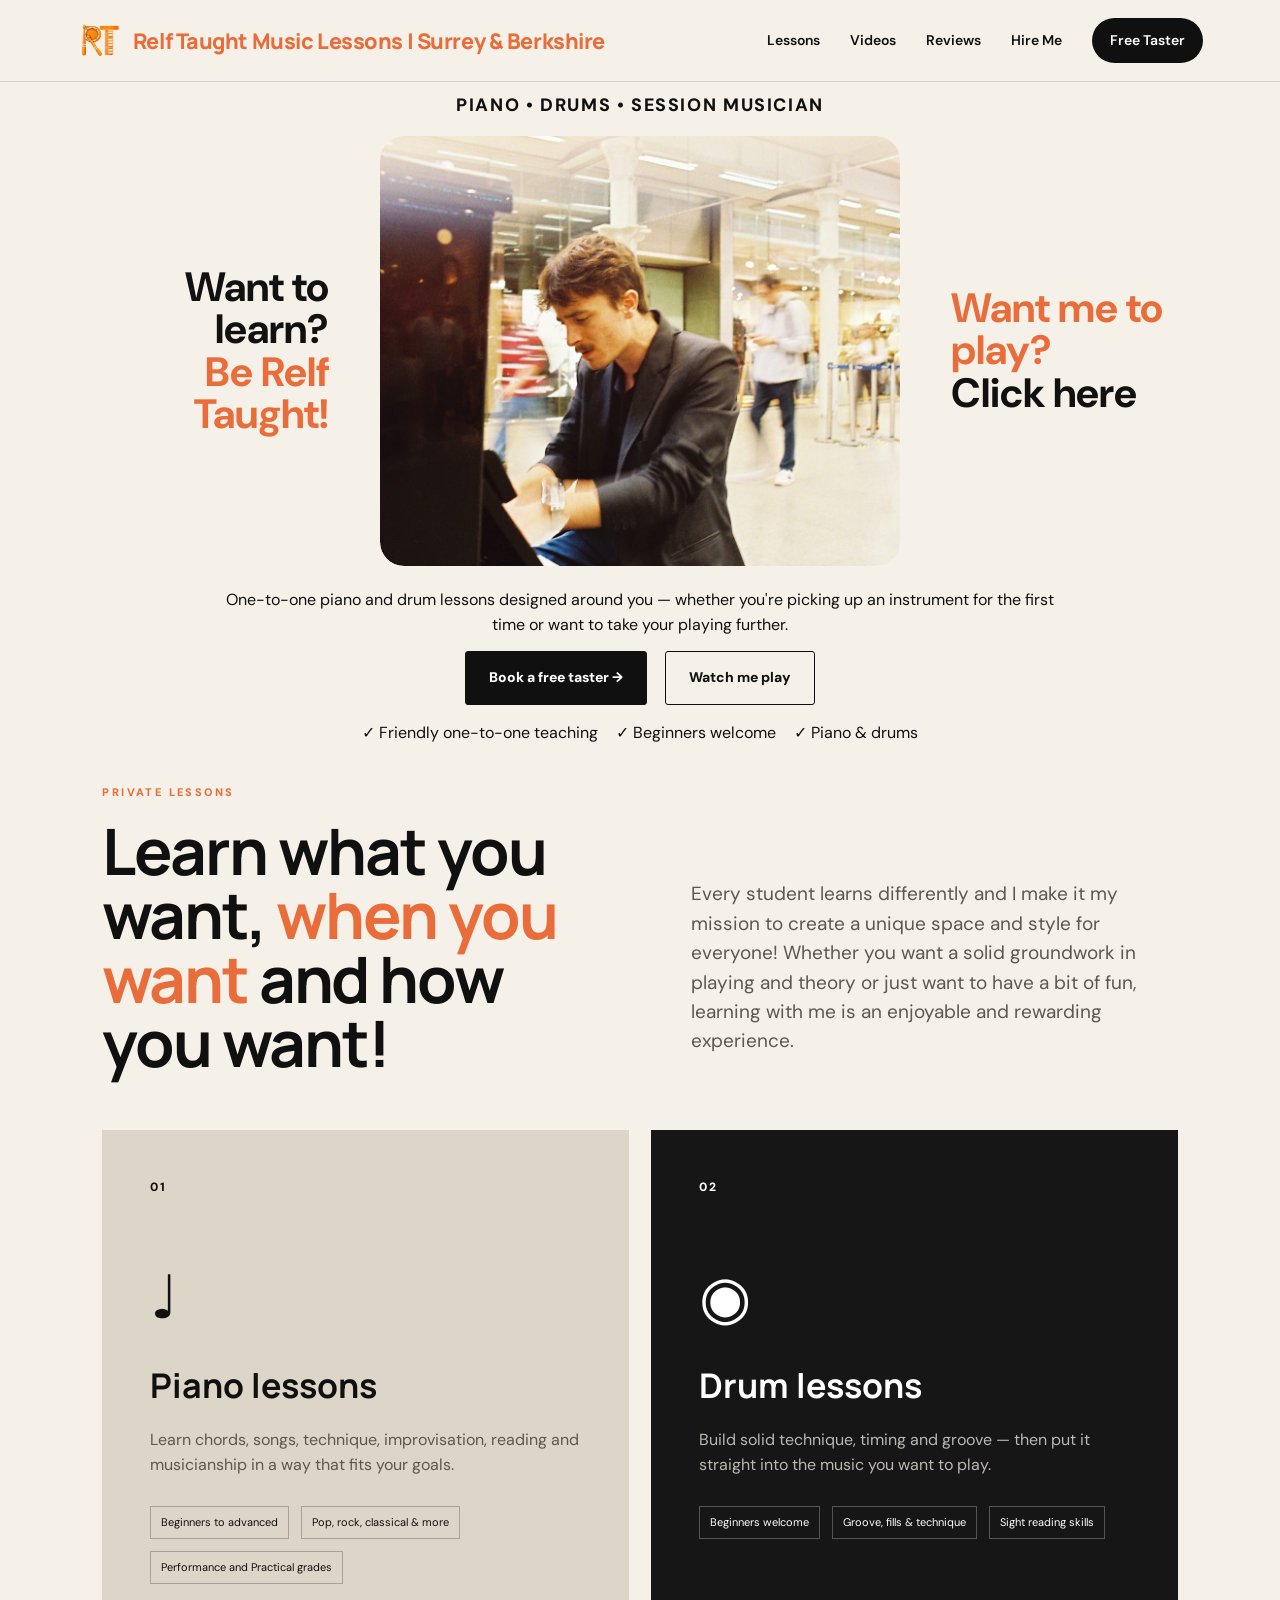
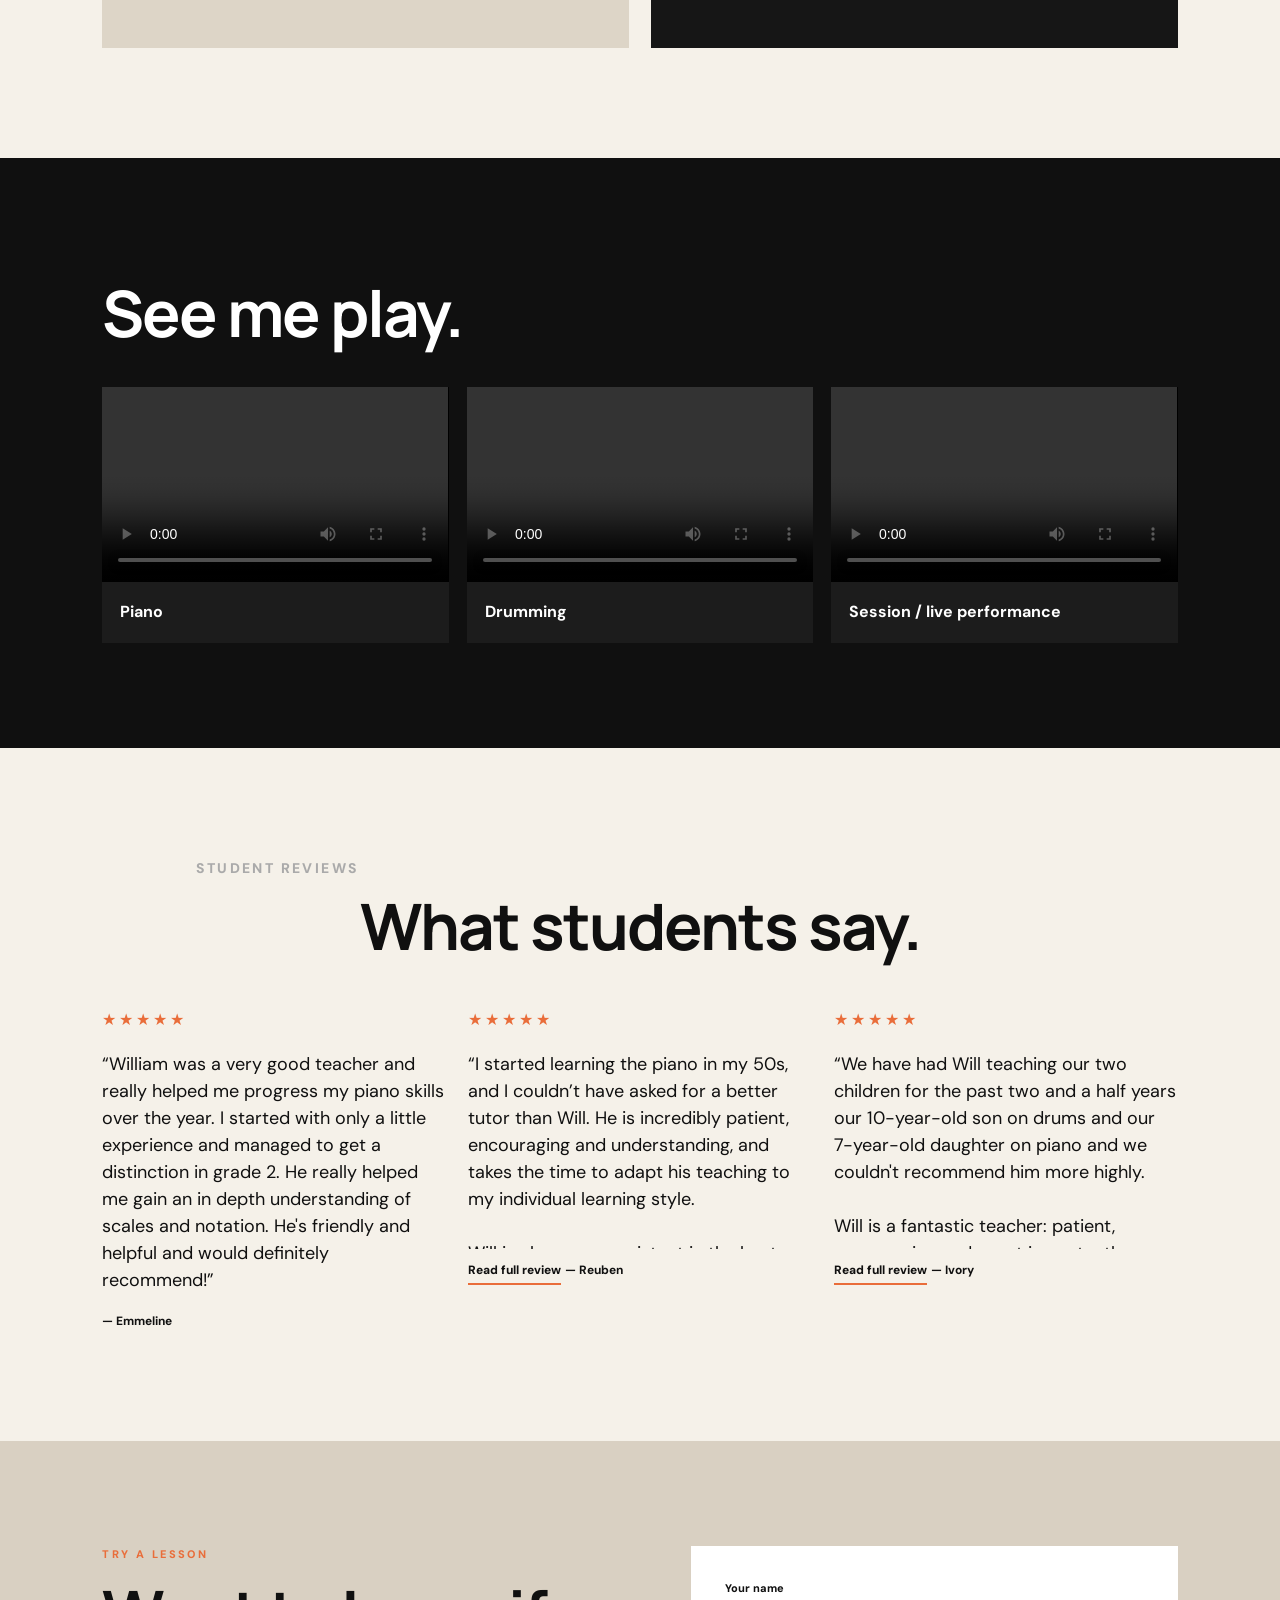
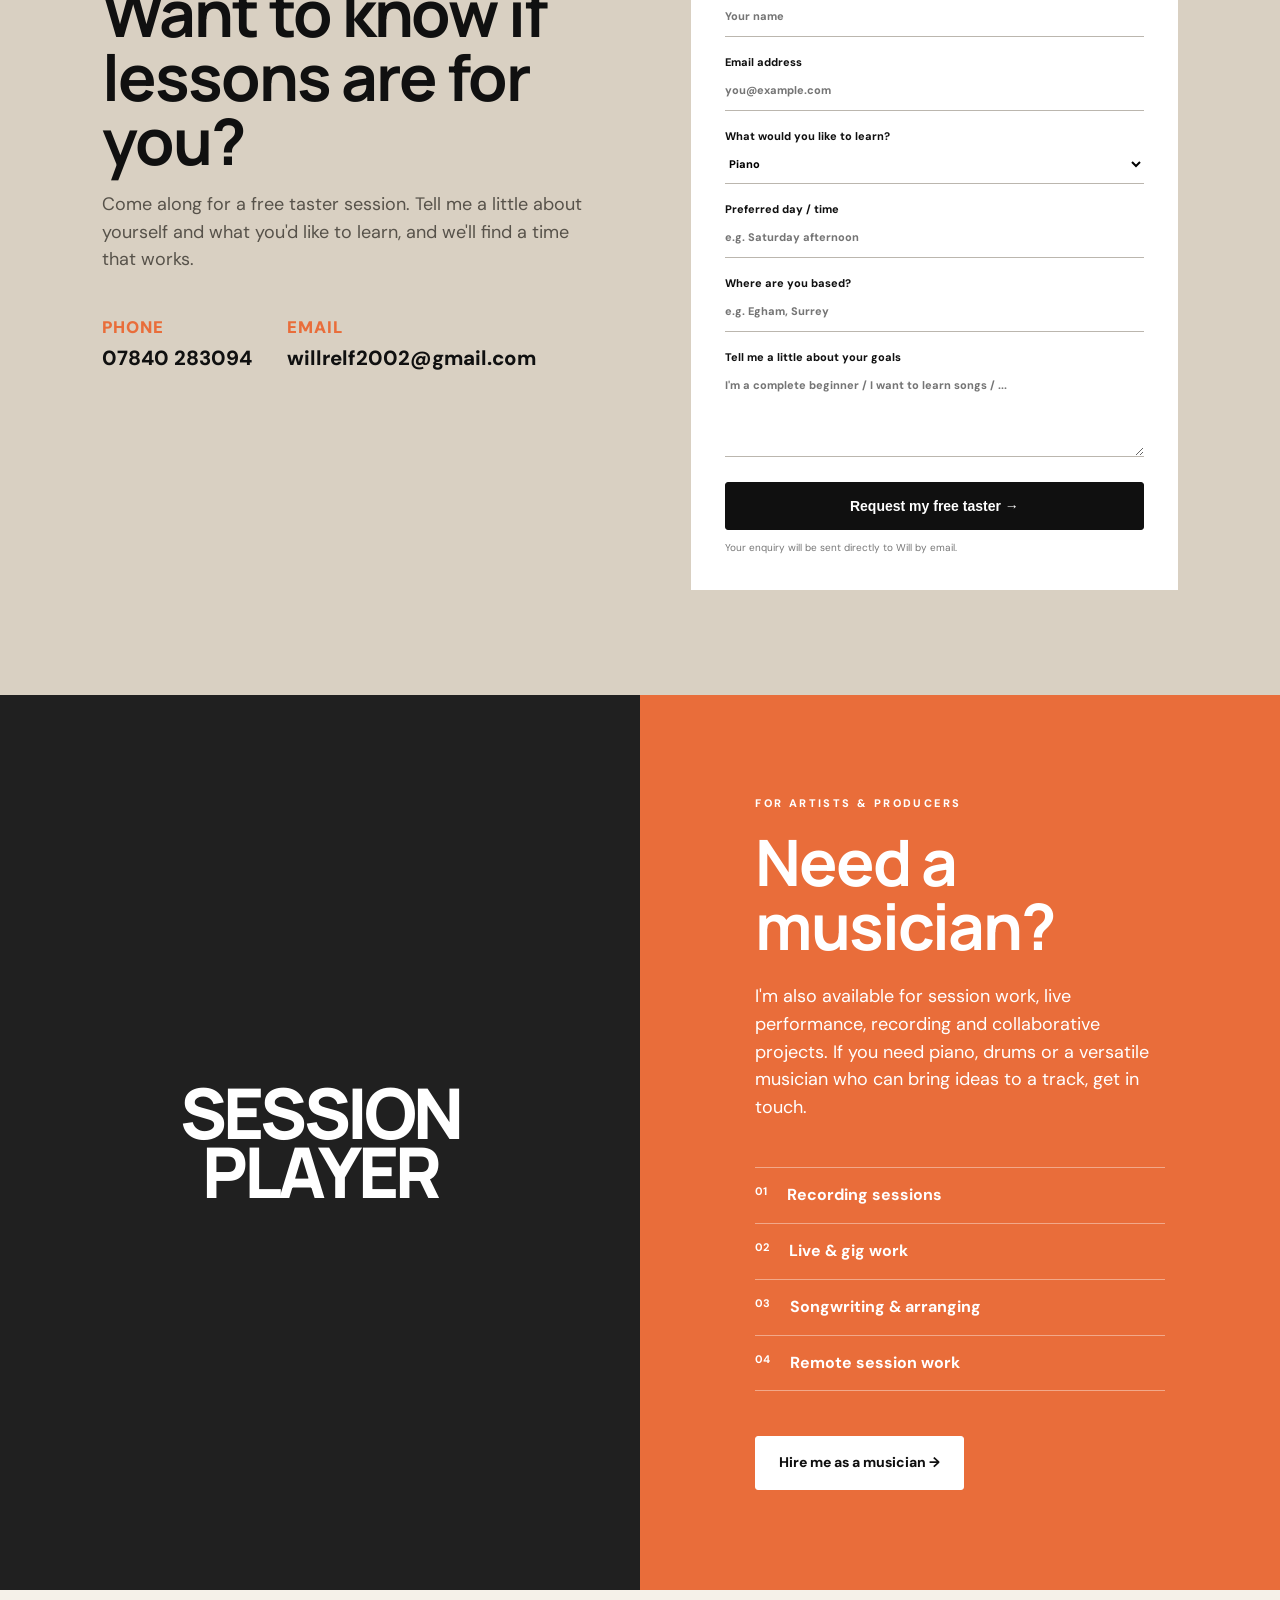
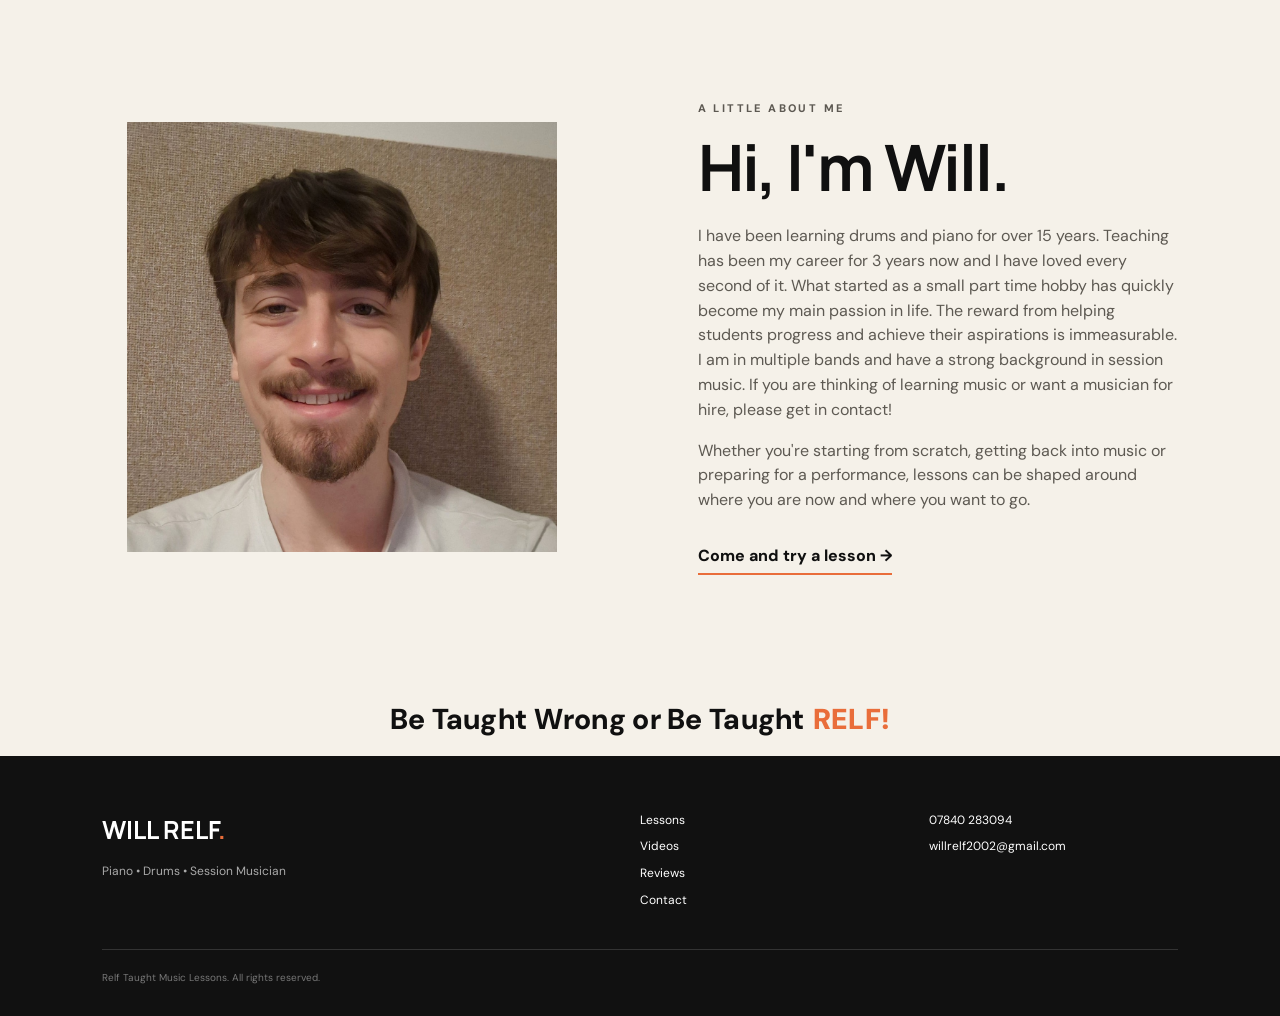
==== commit b3af1717: "Add files via upload" ====
--- a/index.html
+++ b/index.html
@@ -71,7 +71,7 @@
 </head>
 <body>
 <header class="nav">
-  <a class="logo" href="#home"><img class="site-logo-mark" src="relf-taught-logo.png" alt="">Relf Taught Music Lessons | Surrey &amp; Berkshire<span>.</span></a>
+  <a class="logo" href="#home"><img class="site-logo-mark" src="relf-taught-logo.png" alt="">Relf Taught Music Lessons | Surrey &amp; Berkshire</a>
   <nav>
     <a href="#lessons">Lessons</a>
     <a href="#videos">Videos</a>
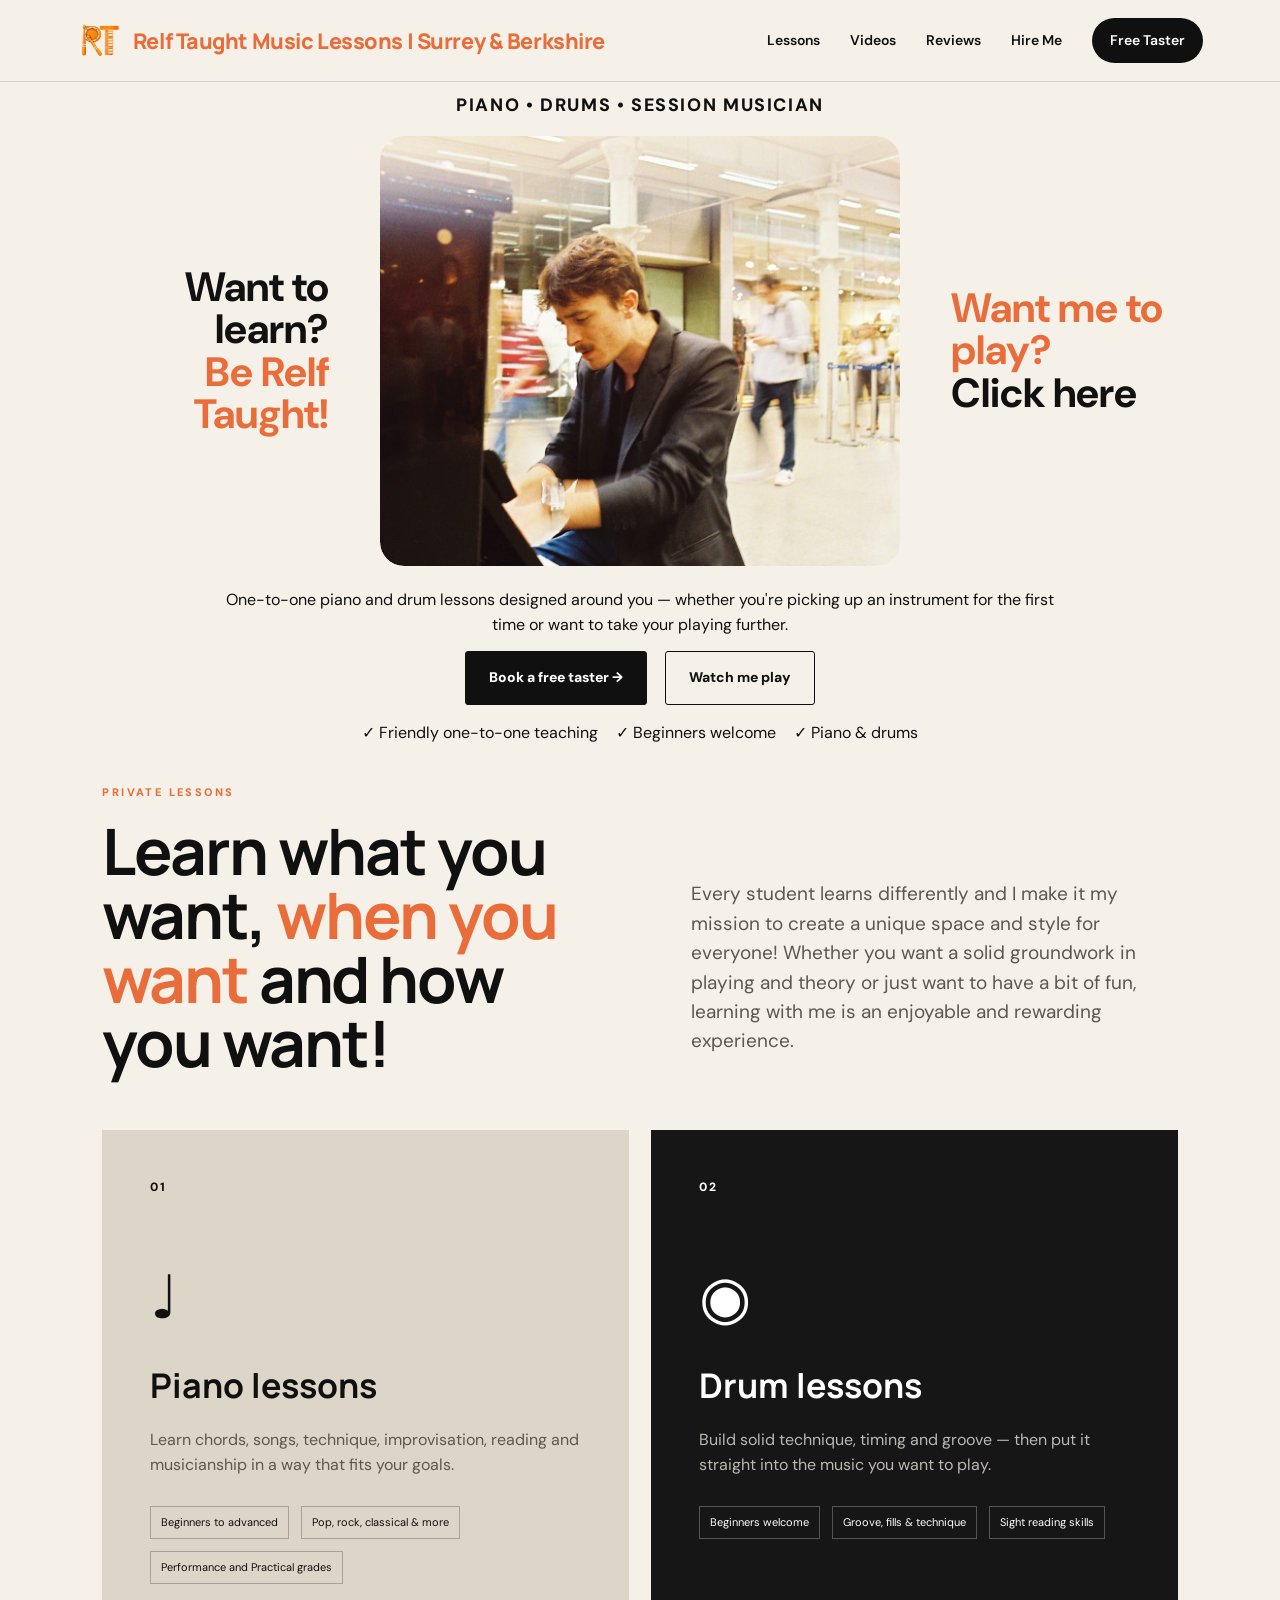
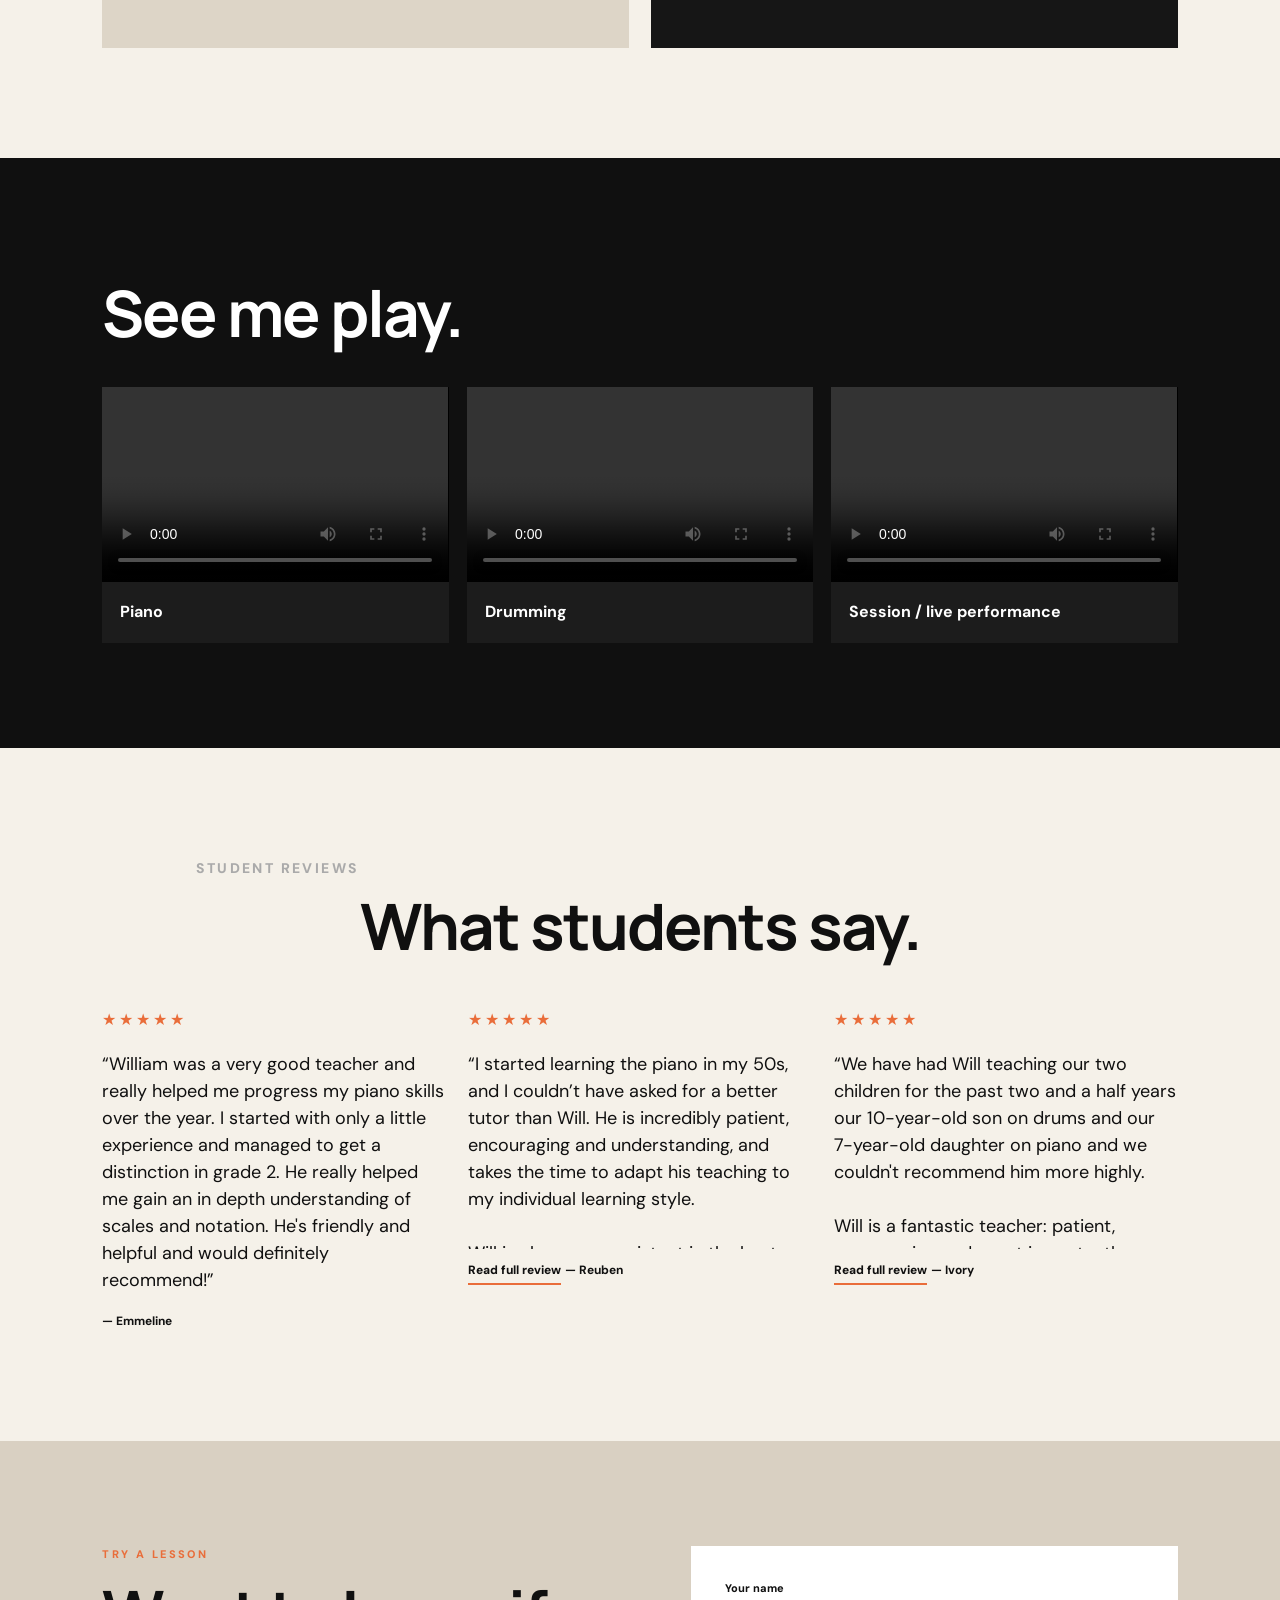
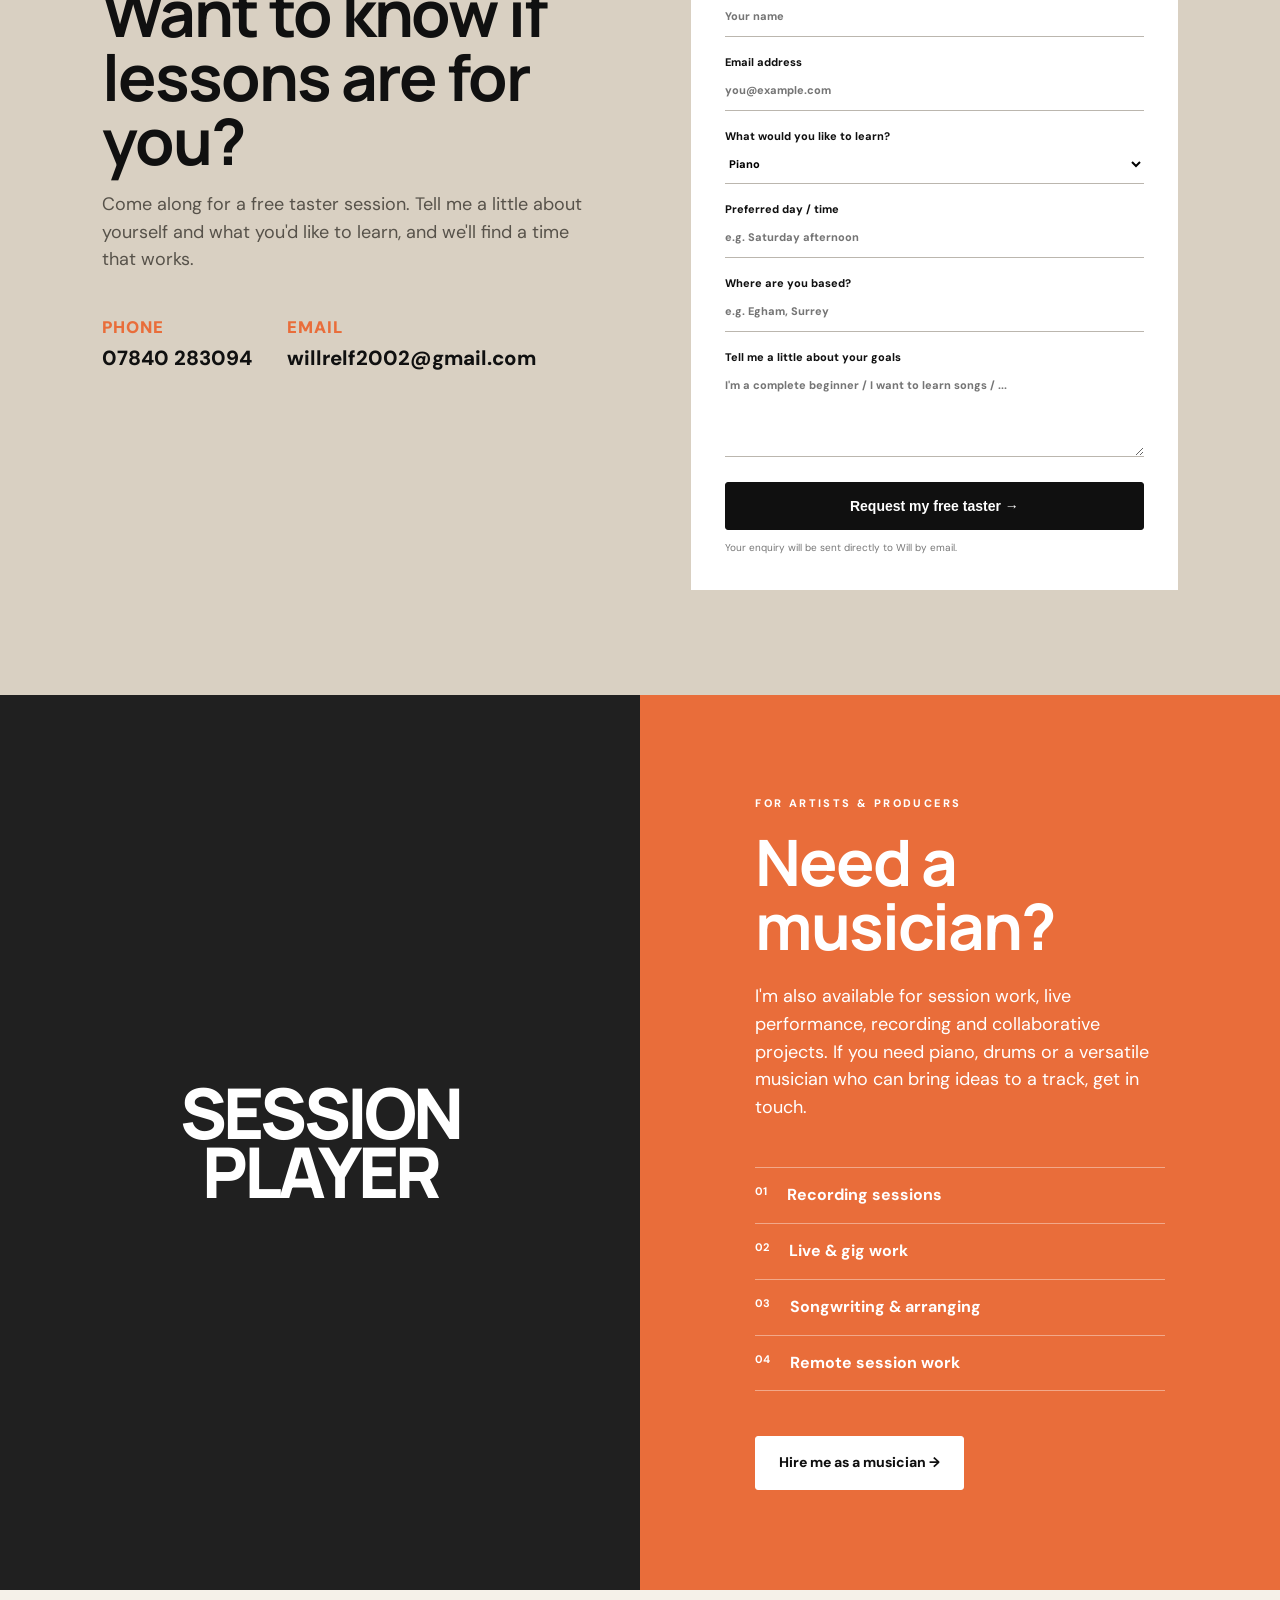
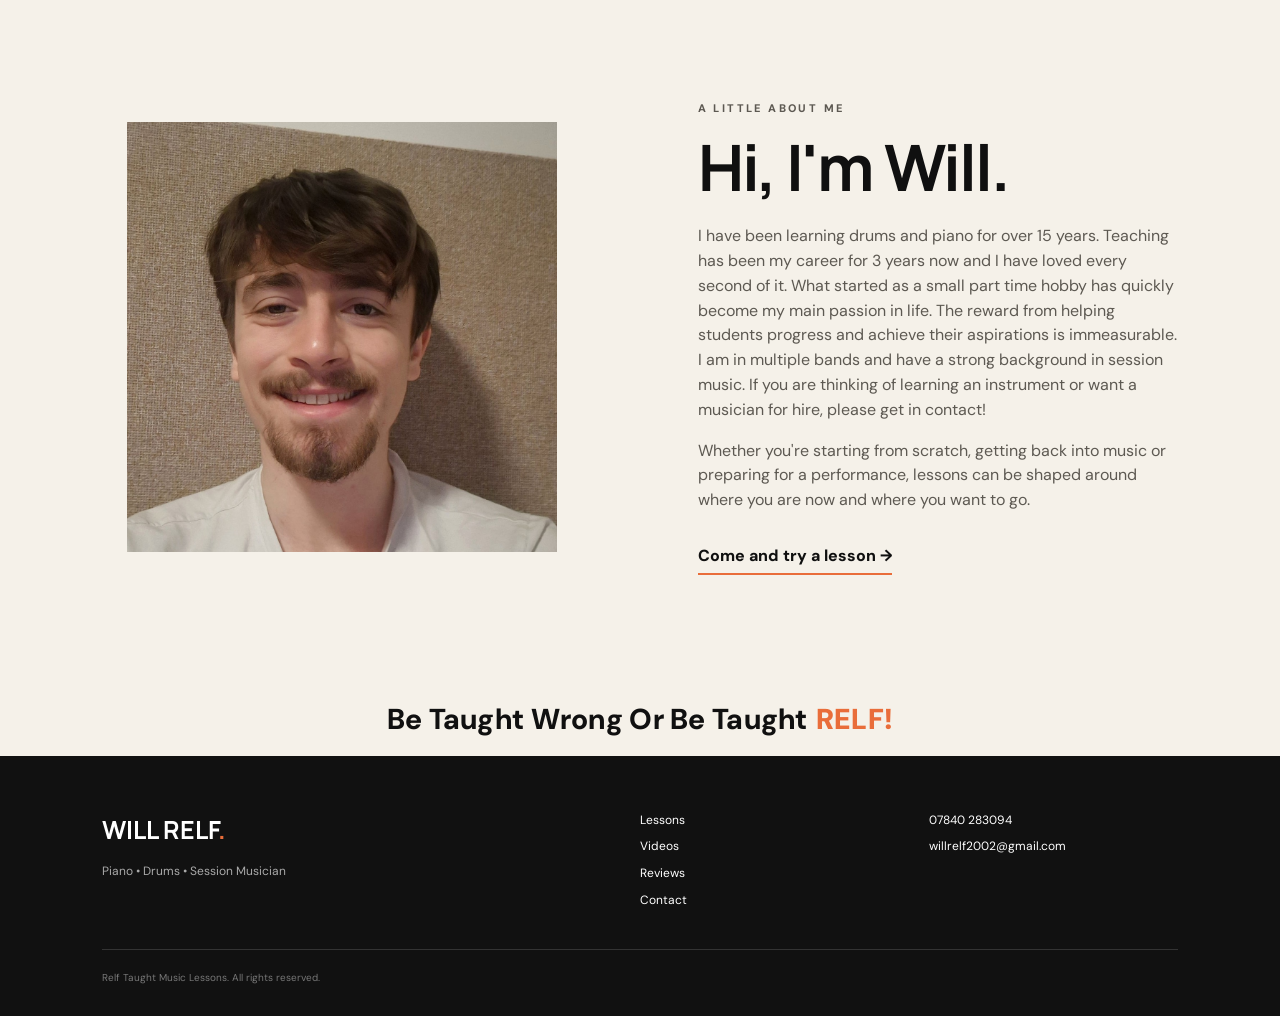
==== commit 06f3e4ba: "Add files via upload" ====
--- a/index.html
+++ b/index.html
@@ -280,7 +280,7 @@
   <div>
     <p class="eyebrow">A LITTLE ABOUT ME</p>
     <h2>Hi, I'm Will.</h2>
-    <p>I have been learning drums and piano for over 15 years. Teaching has been my career for 3 years now and I have loved every second of it. What started as a small part time hobby has quickly become my main passion in life. The reward from helping students progress and achieve their aspirations is immeasurable. I am in multiple bands and have a strong background in session music. If you are thinking of learning music or want a musician for hire, please get in contact!</p>
+    <p>I have been learning drums and piano for over 15 years. Teaching has been my career for 3 years now and I have loved every second of it. What started as a small part time hobby has quickly become my main passion in life. The reward from helping students progress and achieve their aspirations is immeasurable. I am in multiple bands and have a strong background in session music. If you are thinking of learning an instrument or want a musician for hire, please get in contact!</p>
     <p>Whether you're starting from scratch, getting back into music or preparing for a performance, lessons can be shaped around where you are now and where you want to go.</p>
     <a class="text-link" href="#booking">Come and try a lesson →</a>
   </div>
@@ -289,7 +289,7 @@
 
 
 <div class="final-slogan" aria-label="Relf Taught slogan">
-  Be Taught Wrong or Be Taught <strong>RELF!</strong>
+  Be Taught Wrong Or Be Taught <strong>RELF!</strong>
 </div>
 <footer>
   <div class="footer-brand"><strong>WILL RELF<span>.</span></strong><p>Piano • Drums • Session Musician</p></div>
